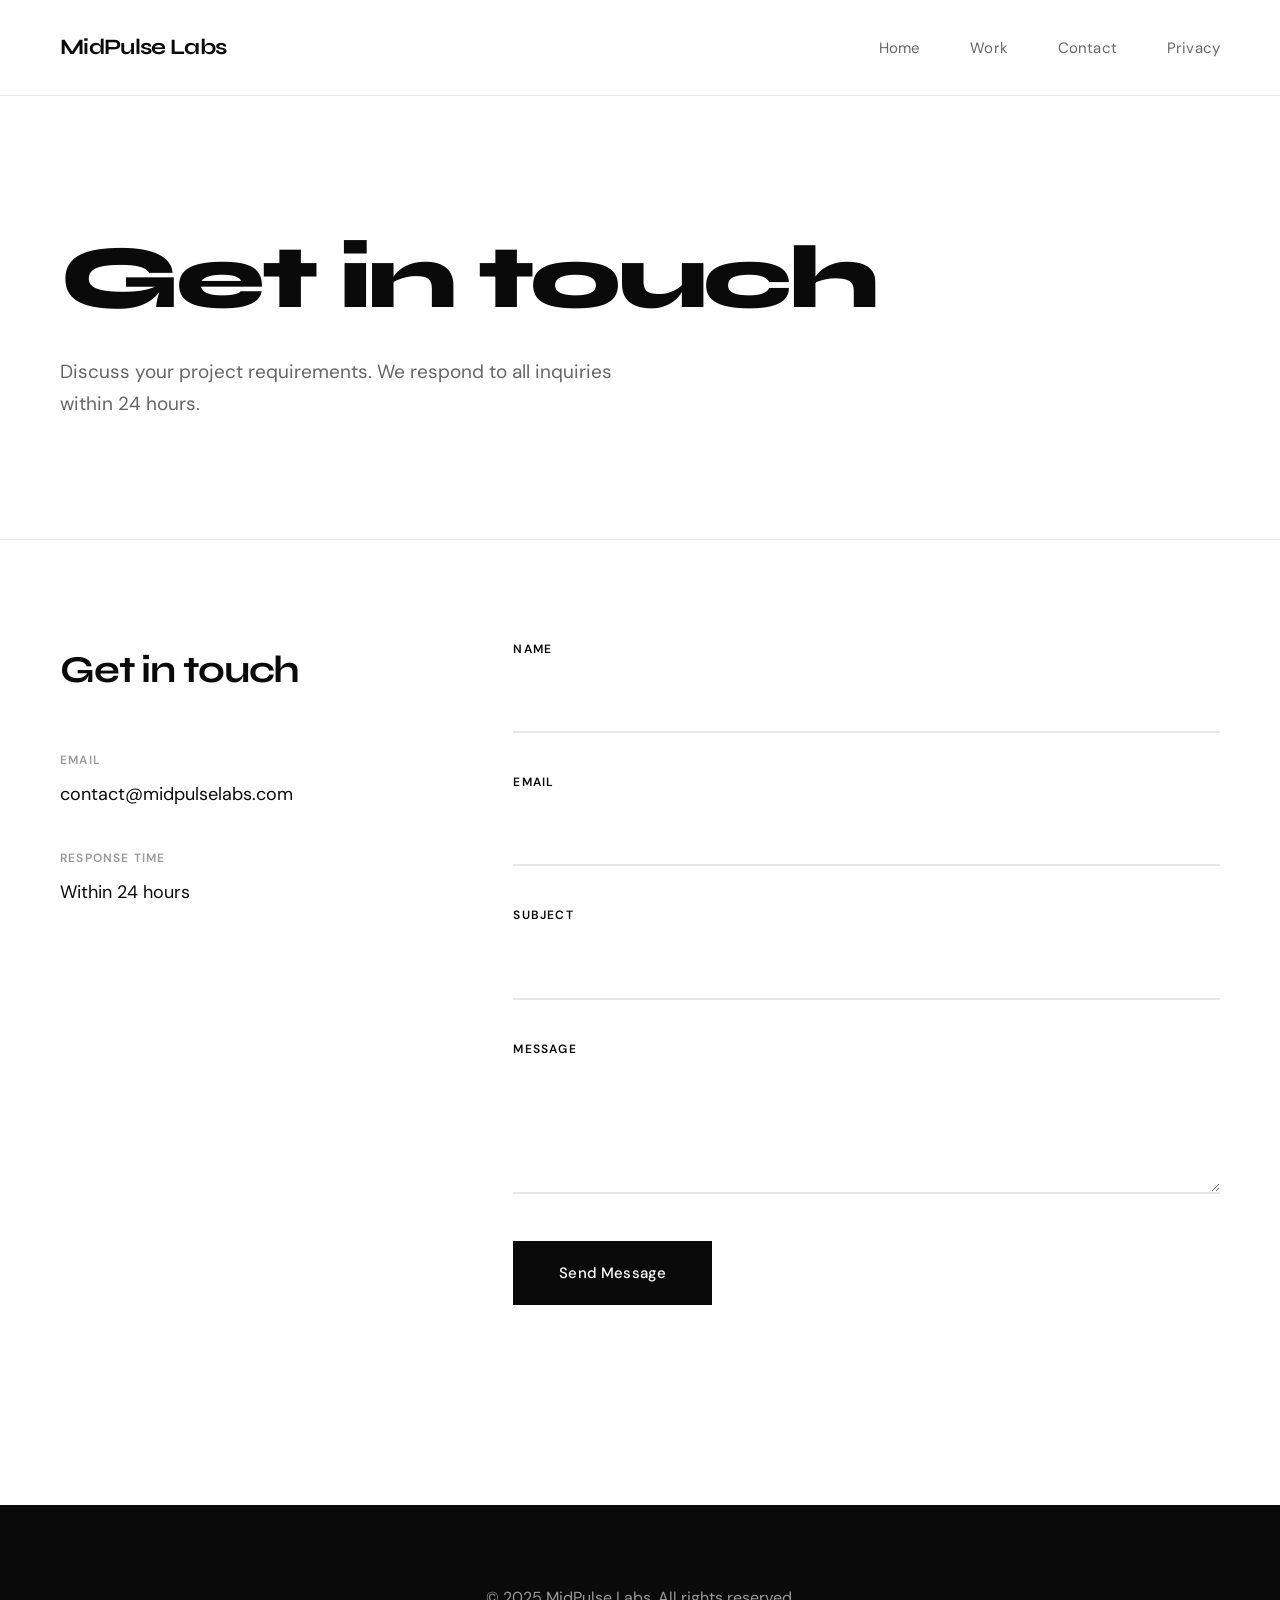
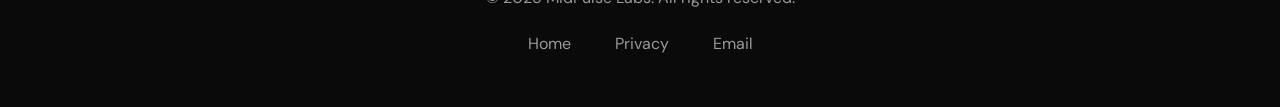
==== contact/index.html @ 87da9d97 "Remove AI slop and implement professional studio design - Eliminated purple gradient colors and anim" ====
<!DOCTYPE html>
<html lang="en">
  <head>
        <meta charset="UTF-8">
        <meta name="viewport" content="width=device-width, initial-scale=1.0">
        <title>Contact - MidPulse Labs</title>

        <!-- SEO Meta Tags -->
        <meta name="description" content="Get in touch with MidPulse Labs. Send us a message about your app development needs or any inquiries.">
        <meta name="robots" content="index, follow">
        <link rel="canonical" href="https://midpulselabs.com/contact/">

        <!-- Fonts -->
        <link rel="preconnect" href="https://fonts.googleapis.com">
        <link rel="preconnect" href="https://fonts.gstatic.com" crossorigin>
        <link href="https://fonts.googleapis.com/css2?family=Syne:wght@400;600;700;800&family=DM+Sans:wght@400;500;700&display=swap" rel="stylesheet">

      <style>
                * {
                              margin: 0;
                              padding: 0;
                              box-sizing: border-box;
                }

                :root {
                              --black: #0a0a0a;
                              --white: #ffffff;
                              --gray-50: #fafafa;
                              --gray-100: #f5f5f5;
                              --gray-200: #e8e8e8;
                              --gray-400: #999999;
                              --gray-600: #666666;
                              --gray-800: #1a1a1a;
                              --accent: #0a0a0a;
                }

                html {
                              scroll-behavior: smooth;
                }

                body {
                              font-family: 'DM Sans', -apple-system, BlinkMacSystemFont, sans-serif;
                              background: var(--white);
                              color: var(--black);
                              line-height: 1.6;
                              -webkit-font-smoothing: antialiased;
                              -moz-osx-font-smoothing: grayscale;
                }

                .container {
                              max-width: 1400px;
                              margin: 0 auto;
                              padding: 0 60px;
                }

                /* Header */
                header {
                              border-bottom: 1px solid var(--gray-200);
                              background: var(--white);
                              position: sticky;
                              top: 0;
                              z-index: 1000;
                }

                header .container {
                              display: flex;
                              justify-content: space-between;
                              align-items: center;
                              padding-top: 30px;
                              padding-bottom: 30px;
                }

                .logo {
                              font-family: 'Syne', sans-serif;
                              font-size: 22px;
                              font-weight: 700;
                              color: var(--black);
                              text-decoration: none;
                              letter-spacing: -0.03em;
                }

                nav {
                              display: flex;
                              gap: 50px;
                              align-items: center;
                }

                nav a {
                              color: var(--gray-600);
                              text-decoration: none;
                              font-size: 15px;
                              font-weight: 400;
                              transition: color 0.2s;
                              letter-spacing: 0.01em;
                }

                nav a:hover {
                              color: var(--black);
                }

                /* Hero */
                .hero {
                              padding: 140px 0 120px 0;
                              border-bottom: 1px solid var(--gray-200);
                }

                .hero h1 {
                              font-family: 'Syne', sans-serif;
                              font-size: clamp(56px, 7vw, 96px);
                              font-weight: 800;
                              line-height: 0.95;
                              letter-spacing: -0.04em;
                              margin-bottom: 35px;
                }

                .hero p {
                              font-size: 19px;
                              font-weight: 400;
                              color: var(--gray-600);
                              max-width: 560px;
                              line-height: 1.65;
                }

                /* Contact Section */
                .contact {
                              padding: 100px 0;
                }

                .contact-grid {
                              display: grid;
                              grid-template-columns: 1fr 2fr;
                              gap: 100px;
                }

                .contact-info h2 {
                              font-family: 'Syne', sans-serif;
                              font-size: 38px;
                              font-weight: 700;
                              margin-bottom: 50px;
                              letter-spacing: -0.03em;
                }

                .info-item {
                              margin-bottom: 40px;
                }

                .info-label {
                              font-size: 12px;
                              font-weight: 600;
                              text-transform: uppercase;
                              letter-spacing: 0.1em;
                              color: var(--gray-400);
                              margin-bottom: 10px;
                }

                .info-value {
                              font-size: 18px;
                              color: var(--black);
                }

                .info-value a {
                              color: var(--black);
                              text-decoration: none;
                }

                .info-value a:hover {
                              color: var(--gray-600);
                              text-decoration: underline;
                }

                /* Form */
                .form-group {
                              margin-bottom: 40px;
                }

                .form-group label {
                              display: block;
                              font-size: 12px;
                              font-weight: 600;
                              text-transform: uppercase;
                              letter-spacing: 0.1em;
                              margin-bottom: 15px;
                              color: var(--black);
                }

                .form-group input,
                .form-group textarea {
                              width: 100%;
                              padding: 18px 0;
                              border: none;
                              border-bottom: 2px solid var(--gray-200);
                              font-family: 'DM Sans', sans-serif;
                              font-size: 16px;
                              background: transparent;
                              transition: border-color 0.25s cubic-bezier(0.4, 0, 0.2, 1);
                }

                .form-group input:focus,
                .form-group textarea:focus {
                              outline: none;
                              border-bottom-color: var(--black);
                }

                .form-group textarea {
                              resize: vertical;
                              min-height: 120px;
                }

                .submit-btn {
                              padding: 20px 44px;
                              background: var(--black);
                              color: var(--white);
                              border: 2px solid var(--black);
                              font-size: 15px;
                              font-weight: 500;
                              cursor: pointer;
                              transition: all 0.25s cubic-bezier(0.4, 0, 0.2, 1);
                              letter-spacing: 0.01em;
                              font-family: 'DM Sans', sans-serif;
                }

                .submit-btn:hover {
                              background: var(--gray-800);
                              border-color: var(--gray-800);
                              transform: translateY(-2px);
                }

                .submit-btn:disabled {
                              background: var(--gray-400);
                              cursor: not-allowed;
                }

                /* Alert */
                .alert {
                              padding: 20px;
                              margin-bottom: 30px;
                              border: 1px solid;
                              display: none;
                }

                .alert.show {
                              display: block;
                }

                .alert.success {
                              background: #f0fdf4;
                              border-color: #86efac;
                              color: #166534;
                }

                .alert.error {
                              background: #fef2f2;
                              border-color: #fca5a5;
                              color: #991b1b;
                }

                /* Footer */
                footer {
                              background: var(--black);
                              color: var(--white);
                              padding: 80px 0 50px 0;
                              margin-top: 100px;
                }

                .footer-content {
                              text-align: center;
                }

                .footer-content p {
                              color: var(--gray-400);
                              margin-bottom: 20px;
                }

                .footer-content a {
                              color: var(--gray-400);
                              text-decoration: none;
                              margin: 0 20px;
                }

                .footer-content a:hover {
                              color: var(--white);
                }

                /* Mobile Menu */
                .mobile-menu-toggle {
                              display: none;
                              background: none;
                              border: none;
                              font-size: 24px;
                              cursor: pointer;
                              color: var(--black);
                }

                /* Responsive */
                @media (max-width: 968px) {
                              .container {
                                                padding: 0 30px;
                              }

                              nav {
                                                display: none;
                              }

                              nav.mobile-open {
                                                display: flex;
                                                flex-direction: column;
                                                position: fixed;
                                                top: 81px;
                                                left: 0;
                                                right: 0;
                                                background: var(--white);
                                                padding: 40px 30px;
                                                gap: 30px;
                                                border-bottom: 1px solid var(--gray-200);
                                                align-items: flex-start;
                              }

                              .mobile-menu-toggle {
                                                display: block;
                              }

                              .contact-grid {
                                                grid-template-columns: 1fr;
                                                gap: 60px;
                              }
                }
            </style>
  </head>
  <body>
        <!-- Header -->
        <header>
                  <div class="container">
                                <a href="/" class="logo">MidPulse Labs</a>
                                <nav id="nav">
                                                  <a href="/">Home</a>
                                                  <a href="/#work">Work</a>
                                                  <a href="/contact">Contact</a>
                                                  <a href="/privacy">Privacy</a>
                                </nav>
                                <button class="mobile-menu-toggle" id="menuToggle" aria-label="Menu">
                                                  ☰
                                </button>
                  </div>
        </header>

        <!-- Hero -->
        <section class="hero">
                  <div class="container">
                                <h1>Get in touch</h1>
                                <p>Discuss your project requirements. We respond to all inquiries within 24 hours.</p>
                  </div>
        </section>

        <!-- Contact -->
        <section class="contact">
                  <div class="container">
                                <div class="contact-grid">
                                                  <!-- Info -->
                                                  <div class="contact-info">
                                                                <h2>Get in touch</h2>

                                                                <div class="info-item">
                                                                              <div class="info-label">Email</div>
                                                                              <div class="info-value">
                                                                                                <a href="mailto:contact@midpulselabs.com">contact@midpulselabs.com</a>
                                                                              </div>
                                                                </div>

                                                                <div class="info-item">
                                                                              <div class="info-label">Response Time</div>
                                                                              <div class="info-value">Within 24 hours</div>
                                                                </div>
                                                  </div>

                                                  <!-- Form -->
                                                  <div class="contact-form">
                                                                <div id="alert" class="alert"></div>

                                                                <form id="contactForm">
                                                                              <div class="form-group">
                                                                                                <label for="name">Name</label>
                                                                                                <input type="text" id="name" name="name" required>
                                                                              </div>

                                                                              <div class="form-group">
                                                                                                <label for="email">Email</label>
                                                                                                <input type="email" id="email" name="email" required>
                                                                              </div>

                                                                              <div class="form-group">
                                                                                                <label for="subject">Subject</label>
                                                                                                <input type="text" id="subject" name="subject" required>
                                                                              </div>

                                                                              <div class="form-group">
                                                                                                <label for="message">Message</label>
                                                                                                <textarea id="message" name="message" required></textarea>
                                                                              </div>

                                                                              <button type="submit" class="submit-btn" id="submitBtn">
                                                                                                Send Message
                                                                              </button>
                                                                </form>
                                                  </div>
                                </div>
                  </div>
        </section>

        <!-- Footer -->
        <footer>
                  <div class="container">
                                <div class="footer-content">
                                                  <p>&copy; 2025 MidPulse Labs. All rights reserved.</p>
                                                  <div>
                                                                <a href="/">Home</a>
                                                                <a href="/privacy">Privacy</a>
                                                                <a href="mailto:contact@midpulselabs.com">Email</a>
                                                  </div>
                                </div>
                  </div>
        </footer>

        <!-- Scripts -->
        <script>
                  // Mobile menu
                  const menuToggle = document.getElementById('menuToggle');
                  const nav = document.getElementById('nav');

                  menuToggle.addEventListener('click', () => {
                                nav.classList.toggle('mobile-open');
                                menuToggle.textContent = nav.classList.contains('mobile-open') ? '✕' : '☰';
                  });

                  document.querySelectorAll('nav a').forEach(link => {
                                link.addEventListener('click', () => {
                                                  nav.classList.remove('mobile-open');
                                                  menuToggle.textContent = '☰';
                                });
                  });

                  // Form submission
                  document.getElementById('contactForm').addEventListener('submit', async (e) => {
                                e.preventDefault();

                                const submitBtn = document.getElementById('submitBtn');
                                const alert = document.getElementById('alert');

                                submitBtn.disabled = true;
                                submitBtn.textContent = 'Sending...';

                                const formData = {
                                                  name: document.getElementById('name').value,
                                                  email: document.getElementById('email').value,
                                                  subject: document.getElementById('subject').value,
                                                  message: document.getElementById('message').value
                                };

                                try {
                                                  const response = await fetch('https://api.web3forms.com/submit', {
                                                                method: 'POST',
                                                                headers: {
                                                                              'Content-Type': 'application/json',
                                                                },
                                                                body: JSON.stringify({
                                                                              access_key: 'YOUR_WEB3FORMS_ACCESS_KEY_HERE',
                                                                              ...formData,
                                                                              from_name: 'MidPulse Labs Contact Form',
                                                                              subject: `New Contact: ${formData.subject}`
                                                                })
                                                  });

                                                  const data = await response.json();

                                                  if (data.success) {
                                                                alert.textContent = 'Thank you! Your message has been sent.';
                                                                alert.className = 'alert success show';
                                                                document.getElementById('contactForm').reset();
                                                  } else {
                                                                throw new Error('Form submission failed');
                                                  }
                                } catch (error) {
                                                  alert.textContent = 'Something went wrong. Please email us directly at contact@midpulselabs.com';
                                                  alert.className = 'alert error show';
                                }

                                submitBtn.disabled = false;
                                submitBtn.textContent = 'Send Message';

                                setTimeout(() => {
                                                  alert.className = 'alert';
                                }, 5000);
                  });
        </script>
  </body>
</html>
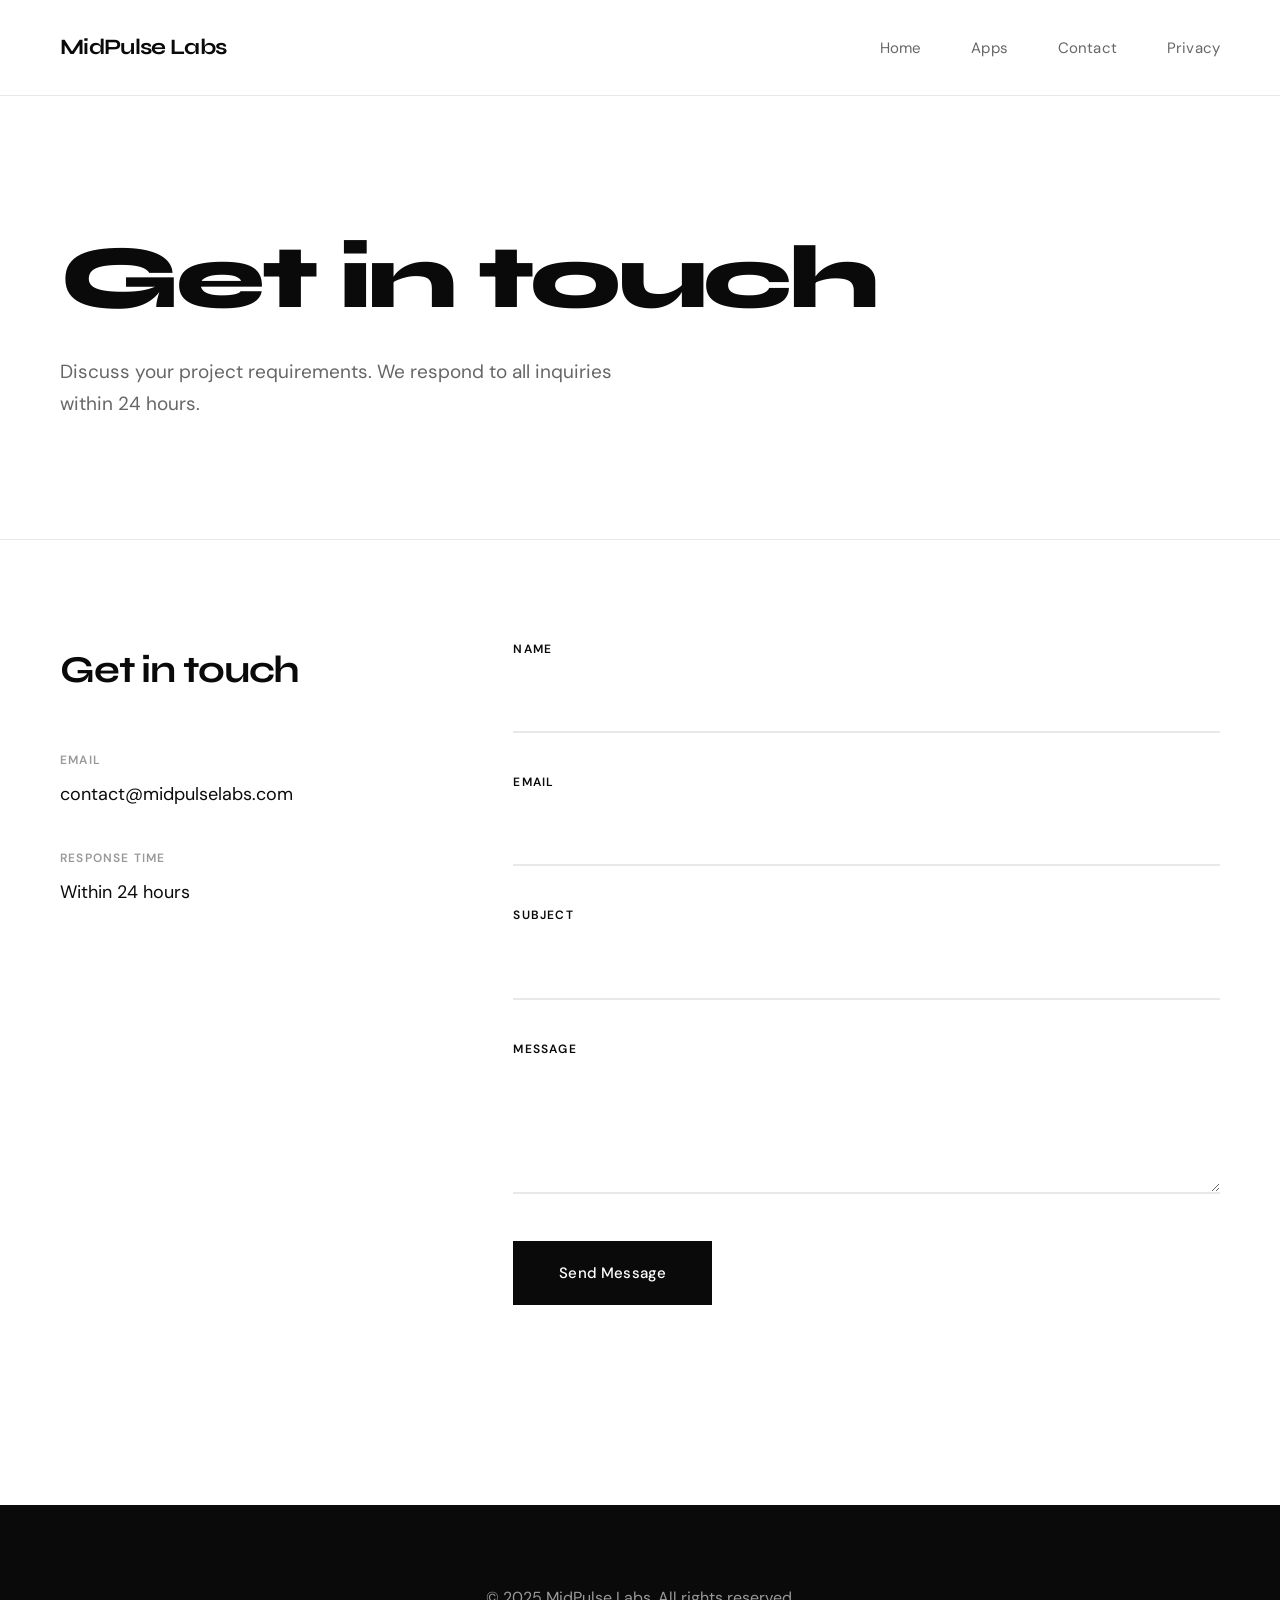
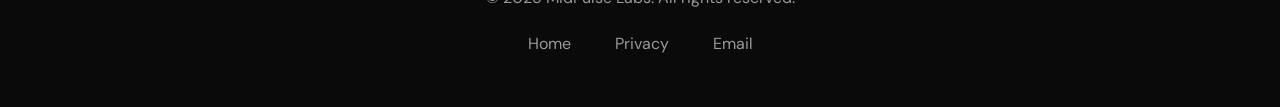
==== commit 9d8b64dc: "Redesign site from developer portfolio to user-focused app showcase Major shift: From "hire us" to "" ====
--- a/contact/index.html
+++ b/contact/index.html
@@ -333,7 +333,7 @@
                                 <a href="/" class="logo">MidPulse Labs</a>
                                 <nav id="nav">
                                                   <a href="/">Home</a>
-                                                  <a href="/#work">Work</a>
+                                                  <a href="/#apps">Apps</a>
                                                   <a href="/contact">Contact</a>
                                                   <a href="/privacy">Privacy</a>
                                 </nav>
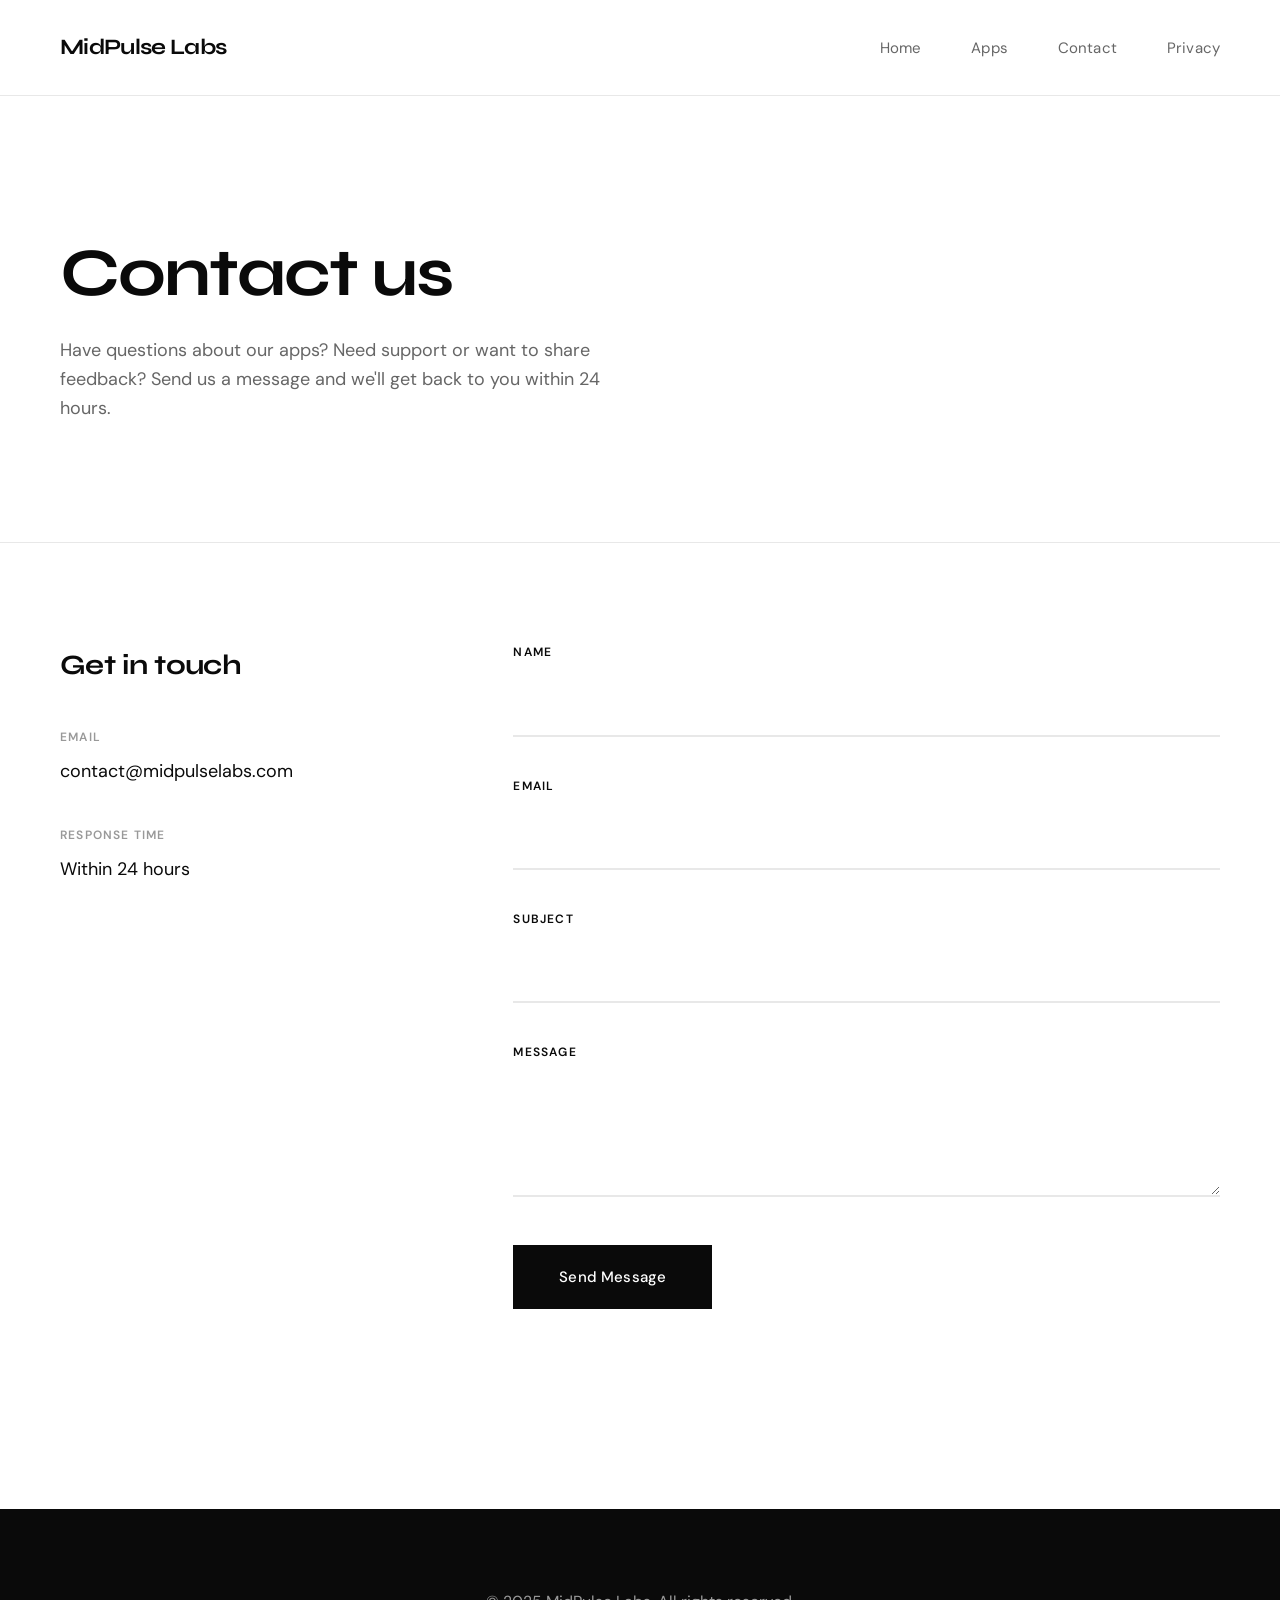
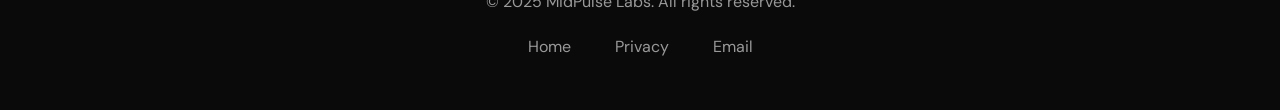
==== commit 4fbb340f: "Reduce font sizes and update contact page messaging Font size reductions across all pages: - Hero h1" ====
--- a/contact/index.html
+++ b/contact/index.html
@@ -106,19 +106,19 @@
 
                 .hero h1 {
                               font-family: 'Syne', sans-serif;
-                              font-size: clamp(56px, 7vw, 96px);
-                              font-weight: 800;
-                              line-height: 0.95;
-                              letter-spacing: -0.04em;
-                              margin-bottom: 35px;
+                              font-size: clamp(42px, 6vw, 68px);
+                              font-weight: 700;
+                              line-height: 1.1;
+                              letter-spacing: -0.03em;
+                              margin-bottom: 25px;
                 }
 
                 .hero p {
-                              font-size: 19px;
+                              font-size: 18px;
                               font-weight: 400;
                               color: var(--gray-600);
                               max-width: 560px;
-                              line-height: 1.65;
+                              line-height: 1.6;
                 }
 
                 /* Contact Section */
@@ -134,10 +134,10 @@
 
                 .contact-info h2 {
                               font-family: 'Syne', sans-serif;
-                              font-size: 38px;
+                              font-size: 28px;
                               font-weight: 700;
-                              margin-bottom: 50px;
-                              letter-spacing: -0.03em;
+                              margin-bottom: 40px;
+                              letter-spacing: -0.02em;
                 }
 
                 .info-item {
@@ -346,8 +346,8 @@
         <!-- Hero -->
         <section class="hero">
                   <div class="container">
-                                <h1>Get in touch</h1>
-                                <p>Discuss your project requirements. We respond to all inquiries within 24 hours.</p>
+                                <h1>Contact us</h1>
+                                <p>Have questions about our apps? Need support or want to share feedback? Send us a message and we'll get back to you within 24 hours.</p>
                   </div>
         </section>
 
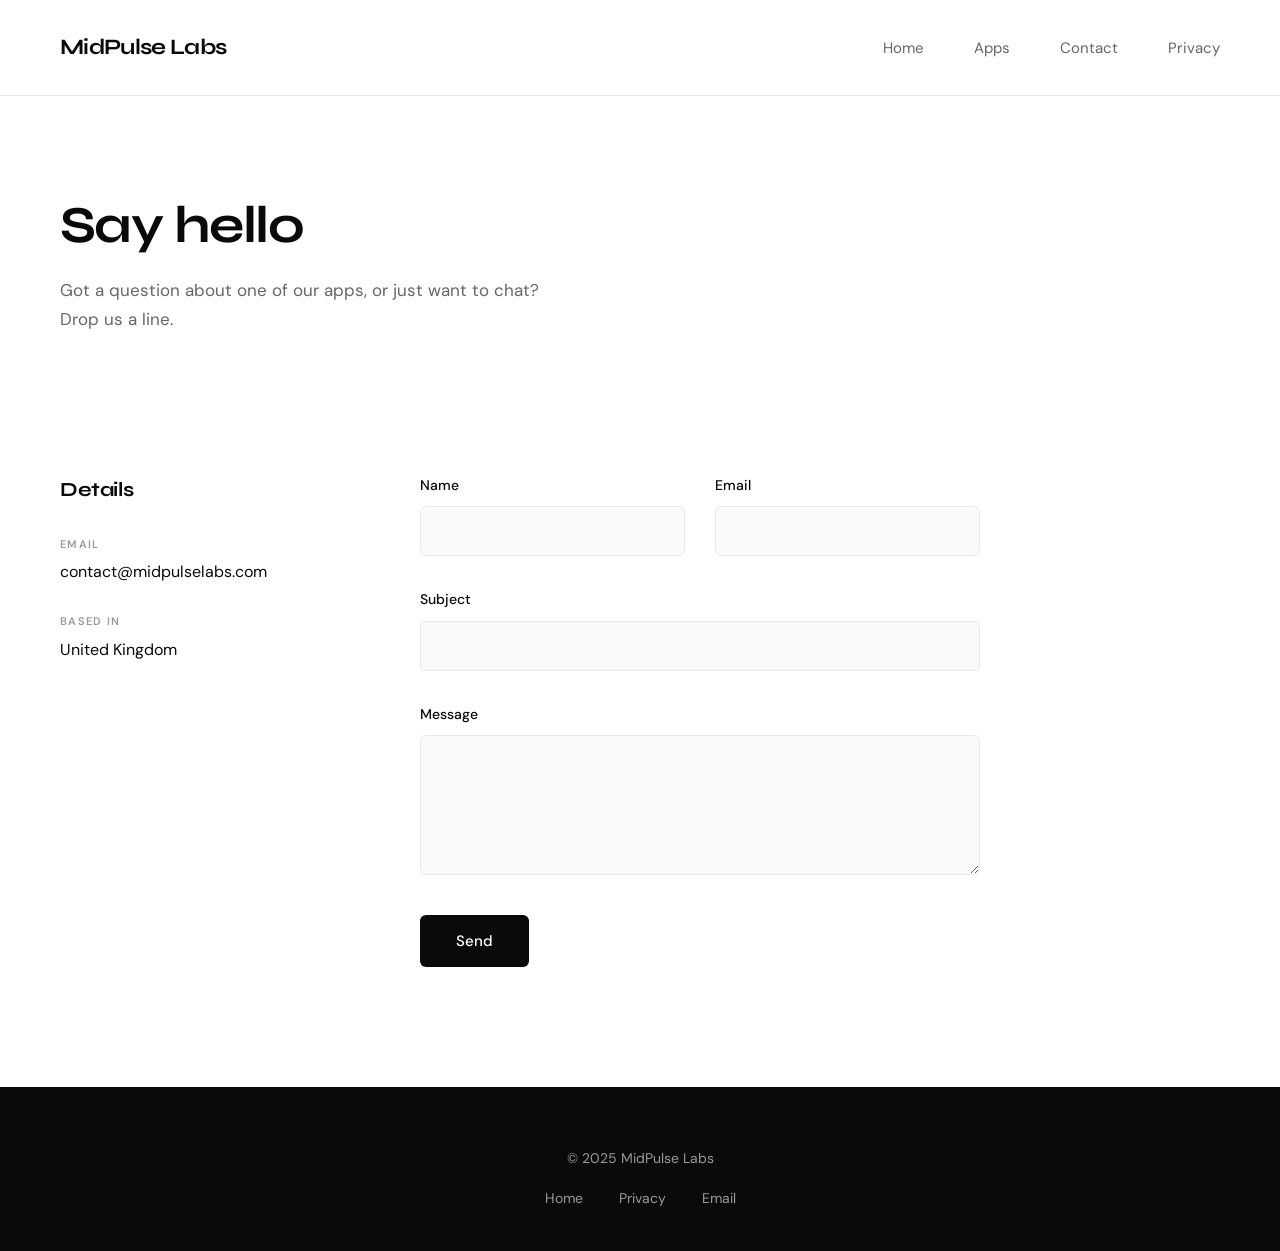
==== commit cf169e0e: "Clean up contact page: fix indentation and refresh design - Consistent 2-space indentation throughou" ====
--- a/contact/index.html
+++ b/contact/index.html
@@ -1,495 +1,488 @@
 <!DOCTYPE html>
 <html lang="en">
-  <head>
-        <meta charset="UTF-8">
-        <meta name="viewport" content="width=device-width, initial-scale=1.0">
-        <title>Contact - MidPulse Labs</title>
-
-        <!-- SEO Meta Tags -->
-        <meta name="description" content="Get in touch with MidPulse Labs. Send us a message about your app development needs or any inquiries.">
-        <meta name="robots" content="index, follow">
-        <link rel="canonical" href="https://midpulselabs.com/contact/">
-
-        <!-- Fonts -->
-        <link rel="preconnect" href="https://fonts.googleapis.com">
-        <link rel="preconnect" href="https://fonts.gstatic.com" crossorigin>
-        <link href="https://fonts.googleapis.com/css2?family=Syne:wght@400;600;700;800&family=DM+Sans:wght@400;500;700&display=swap" rel="stylesheet">
-
-      <style>
-                * {
-                              margin: 0;
-                              padding: 0;
-                              box-sizing: border-box;
-                }
-
-                :root {
-                              --black: #0a0a0a;
-                              --white: #ffffff;
-                              --gray-50: #fafafa;
-                              --gray-100: #f5f5f5;
-                              --gray-200: #e8e8e8;
-                              --gray-400: #999999;
-                              --gray-600: #666666;
-                              --gray-800: #1a1a1a;
-                              --accent: #0a0a0a;
-                }
-
-                html {
-                              scroll-behavior: smooth;
-                }
-
-                body {
-                              font-family: 'DM Sans', -apple-system, BlinkMacSystemFont, sans-serif;
-                              background: var(--white);
-                              color: var(--black);
-                              line-height: 1.6;
-                              -webkit-font-smoothing: antialiased;
-                              -moz-osx-font-smoothing: grayscale;
-                }
-
-                .container {
-                              max-width: 1400px;
-                              margin: 0 auto;
-                              padding: 0 60px;
-                }
-
-                /* Header */
-                header {
-                              border-bottom: 1px solid var(--gray-200);
-                              background: var(--white);
-                              position: sticky;
-                              top: 0;
-                              z-index: 1000;
-                }
-
-                header .container {
-                              display: flex;
-                              justify-content: space-between;
-                              align-items: center;
-                              padding-top: 30px;
-                              padding-bottom: 30px;
-                }
-
-                .logo {
-                              font-family: 'Syne', sans-serif;
-                              font-size: 22px;
-                              font-weight: 700;
-                              color: var(--black);
-                              text-decoration: none;
-                              letter-spacing: -0.03em;
-                }
-
-                nav {
-                              display: flex;
-                              gap: 50px;
-                              align-items: center;
-                }
-
-                nav a {
-                              color: var(--gray-600);
-                              text-decoration: none;
-                              font-size: 15px;
-                              font-weight: 400;
-                              transition: color 0.2s;
-                              letter-spacing: 0.01em;
-                }
-
-                nav a:hover {
-                              color: var(--black);
-                }
-
-                /* Hero */
-                .hero {
-                              padding: 140px 0 120px 0;
-                              border-bottom: 1px solid var(--gray-200);
-                }
-
-                .hero h1 {
-                              font-family: 'Syne', sans-serif;
-                              font-size: clamp(42px, 6vw, 68px);
-                              font-weight: 700;
-                              line-height: 1.1;
-                              letter-spacing: -0.03em;
-                              margin-bottom: 25px;
-                }
-
-                .hero p {
-                              font-size: 18px;
-                              font-weight: 400;
-                              color: var(--gray-600);
-                              max-width: 560px;
-                              line-height: 1.6;
-                }
-
-                /* Contact Section */
-                .contact {
-                              padding: 100px 0;
-                }
-
-                .contact-grid {
-                              display: grid;
-                              grid-template-columns: 1fr 2fr;
-                              gap: 100px;
-                }
-
-                .contact-info h2 {
-                              font-family: 'Syne', sans-serif;
-                              font-size: 28px;
-                              font-weight: 700;
-                              margin-bottom: 40px;
-                              letter-spacing: -0.02em;
-                }
-
-                .info-item {
-                              margin-bottom: 40px;
-                }
-
-                .info-label {
-                              font-size: 12px;
-                              font-weight: 600;
-                              text-transform: uppercase;
-                              letter-spacing: 0.1em;
-                              color: var(--gray-400);
-                              margin-bottom: 10px;
-                }
-
-                .info-value {
-                              font-size: 18px;
-                              color: var(--black);
-                }
-
-                .info-value a {
-                              color: var(--black);
-                              text-decoration: none;
-                }
-
-                .info-value a:hover {
-                              color: var(--gray-600);
-                              text-decoration: underline;
-                }
-
-                /* Form */
-                .form-group {
-                              margin-bottom: 40px;
-                }
-
-                .form-group label {
-                              display: block;
-                              font-size: 12px;
-                              font-weight: 600;
-                              text-transform: uppercase;
-                              letter-spacing: 0.1em;
-                              margin-bottom: 15px;
-                              color: var(--black);
-                }
-
-                .form-group input,
-                .form-group textarea {
-                              width: 100%;
-                              padding: 18px 0;
-                              border: none;
-                              border-bottom: 2px solid var(--gray-200);
-                              font-family: 'DM Sans', sans-serif;
-                              font-size: 16px;
-                              background: transparent;
-                              transition: border-color 0.25s cubic-bezier(0.4, 0, 0.2, 1);
-                }
-
-                .form-group input:focus,
-                .form-group textarea:focus {
-                              outline: none;
-                              border-bottom-color: var(--black);
-                }
-
-                .form-group textarea {
-                              resize: vertical;
-                              min-height: 120px;
-                }
-
-                .submit-btn {
-                              padding: 20px 44px;
-                              background: var(--black);
-                              color: var(--white);
-                              border: 2px solid var(--black);
-                              font-size: 15px;
-                              font-weight: 500;
-                              cursor: pointer;
-                              transition: all 0.25s cubic-bezier(0.4, 0, 0.2, 1);
-                              letter-spacing: 0.01em;
-                              font-family: 'DM Sans', sans-serif;
-                }
-
-                .submit-btn:hover {
-                              background: var(--gray-800);
-                              border-color: var(--gray-800);
-                              transform: translateY(-2px);
-                }
-
-                .submit-btn:disabled {
-                              background: var(--gray-400);
-                              cursor: not-allowed;
-                }
-
-                /* Alert */
-                .alert {
-                              padding: 20px;
-                              margin-bottom: 30px;
-                              border: 1px solid;
-                              display: none;
-                }
-
-                .alert.show {
-                              display: block;
-                }
-
-                .alert.success {
-                              background: #f0fdf4;
-                              border-color: #86efac;
-                              color: #166534;
-                }
-
-                .alert.error {
-                              background: #fef2f2;
-                              border-color: #fca5a5;
-                              color: #991b1b;
-                }
-
-                /* Footer */
-                footer {
-                              background: var(--black);
-                              color: var(--white);
-                              padding: 80px 0 50px 0;
-                              margin-top: 100px;
-                }
-
-                .footer-content {
-                              text-align: center;
-                }
-
-                .footer-content p {
-                              color: var(--gray-400);
-                              margin-bottom: 20px;
-                }
-
-                .footer-content a {
-                              color: var(--gray-400);
-                              text-decoration: none;
-                              margin: 0 20px;
-                }
-
-                .footer-content a:hover {
-                              color: var(--white);
-                }
-
-                /* Mobile Menu */
-                .mobile-menu-toggle {
-                              display: none;
-                              background: none;
-                              border: none;
-                              font-size: 24px;
-                              cursor: pointer;
-                              color: var(--black);
-                }
-
-                /* Responsive */
-                @media (max-width: 968px) {
-                              .container {
-                                                padding: 0 30px;
-                              }
-
-                              nav {
-                                                display: none;
-                              }
-
-                              nav.mobile-open {
-                                                display: flex;
-                                                flex-direction: column;
-                                                position: fixed;
-                                                top: 81px;
-                                                left: 0;
-                                                right: 0;
-                                                background: var(--white);
-                                                padding: 40px 30px;
-                                                gap: 30px;
-                                                border-bottom: 1px solid var(--gray-200);
-                                                align-items: flex-start;
-                              }
-
-                              .mobile-menu-toggle {
-                                                display: block;
-                              }
-
-                              .contact-grid {
-                                                grid-template-columns: 1fr;
-                                                gap: 60px;
-                              }
-                }
-            </style>
-  </head>
-  <body>
-        <!-- Header -->
-        <header>
-                  <div class="container">
-                                <a href="/" class="logo">MidPulse Labs</a>
-                                <nav id="nav">
-                                                  <a href="/">Home</a>
-                                                  <a href="/#apps">Apps</a>
-                                                  <a href="/contact">Contact</a>
-                                                  <a href="/privacy">Privacy</a>
-                                </nav>
-                                <button class="mobile-menu-toggle" id="menuToggle" aria-label="Menu">
-                                                  ☰
-                                </button>
-                  </div>
-        </header>
-
-        <!-- Hero -->
-        <section class="hero">
-                  <div class="container">
-                                <h1>Contact us</h1>
-                                <p>Have questions about our apps? Need support or want to share feedback? Send us a message and we'll get back to you within 24 hours.</p>
-                  </div>
-        </section>
-
-        <!-- Contact -->
-        <section class="contact">
-                  <div class="container">
-                                <div class="contact-grid">
-                                                  <!-- Info -->
-                                                  <div class="contact-info">
-                                                                <h2>Get in touch</h2>
-
-                                                                <div class="info-item">
-                                                                              <div class="info-label">Email</div>
-                                                                              <div class="info-value">
-                                                                                                <a href="mailto:contact@midpulselabs.com">contact@midpulselabs.com</a>
-                                                                              </div>
-                                                                </div>
-
-                                                                <div class="info-item">
-                                                                              <div class="info-label">Response Time</div>
-                                                                              <div class="info-value">Within 24 hours</div>
-                                                                </div>
-                                                  </div>
-
-                                                  <!-- Form -->
-                                                  <div class="contact-form">
-                                                                <div id="alert" class="alert"></div>
-
-                                                                <form id="contactForm">
-                                                                              <div class="form-group">
-                                                                                                <label for="name">Name</label>
-                                                                                                <input type="text" id="name" name="name" required>
-                                                                              </div>
-
-                                                                              <div class="form-group">
-                                                                                                <label for="email">Email</label>
-                                                                                                <input type="email" id="email" name="email" required>
-                                                                              </div>
-
-                                                                              <div class="form-group">
-                                                                                                <label for="subject">Subject</label>
-                                                                                                <input type="text" id="subject" name="subject" required>
-                                                                              </div>
-
-                                                                              <div class="form-group">
-                                                                                                <label for="message">Message</label>
-                                                                                                <textarea id="message" name="message" required></textarea>
-                                                                              </div>
-
-                                                                              <button type="submit" class="submit-btn" id="submitBtn">
-                                                                                                Send Message
-                                                                              </button>
-                                                                </form>
-                                                  </div>
-                                </div>
-                  </div>
-        </section>
-
-        <!-- Footer -->
-        <footer>
-                  <div class="container">
-                                <div class="footer-content">
-                                                  <p>&copy; 2025 MidPulse Labs. All rights reserved.</p>
-                                                  <div>
-                                                                <a href="/">Home</a>
-                                                                <a href="/privacy">Privacy</a>
-                                                                <a href="mailto:contact@midpulselabs.com">Email</a>
-                                                  </div>
-                                </div>
-                  </div>
-        </footer>
-
-        <!-- Scripts -->
-        <script>
-                  // Mobile menu
-                  const menuToggle = document.getElementById('menuToggle');
-                  const nav = document.getElementById('nav');
-
-                  menuToggle.addEventListener('click', () => {
-                                nav.classList.toggle('mobile-open');
-                                menuToggle.textContent = nav.classList.contains('mobile-open') ? '✕' : '☰';
-                  });
-
-                  document.querySelectorAll('nav a').forEach(link => {
-                                link.addEventListener('click', () => {
-                                                  nav.classList.remove('mobile-open');
-                                                  menuToggle.textContent = '☰';
-                                });
-                  });
-
-                  // Form submission
-                  document.getElementById('contactForm').addEventListener('submit', async (e) => {
-                                e.preventDefault();
-
-                                const submitBtn = document.getElementById('submitBtn');
-                                const alert = document.getElementById('alert');
-
-                                submitBtn.disabled = true;
-                                submitBtn.textContent = 'Sending...';
-
-                                const formData = {
-                                                  name: document.getElementById('name').value,
-                                                  email: document.getElementById('email').value,
-                                                  subject: document.getElementById('subject').value,
-                                                  message: document.getElementById('message').value
-                                };
-
-                                try {
-                                                  const response = await fetch('https://api.web3forms.com/submit', {
-                                                                method: 'POST',
-                                                                headers: {
-                                                                              'Content-Type': 'application/json',
-                                                                },
-                                                                body: JSON.stringify({
-                                                                              access_key: 'YOUR_WEB3FORMS_ACCESS_KEY_HERE',
-                                                                              ...formData,
-                                                                              from_name: 'MidPulse Labs Contact Form',
-                                                                              subject: `New Contact: ${formData.subject}`
-                                                                })
-                                                  });
-
-                                                  const data = await response.json();
-
-                                                  if (data.success) {
-                                                                alert.textContent = 'Thank you! Your message has been sent.';
-                                                                alert.className = 'alert success show';
-                                                                document.getElementById('contactForm').reset();
-                                                  } else {
-                                                                throw new Error('Form submission failed');
-                                                  }
-                                } catch (error) {
-                                                  alert.textContent = 'Something went wrong. Please email us directly at contact@midpulselabs.com';
-                                                  alert.className = 'alert error show';
-                                }
-
-                                submitBtn.disabled = false;
-                                submitBtn.textContent = 'Send Message';
-
-                                setTimeout(() => {
-                                                  alert.className = 'alert';
-                                }, 5000);
-                  });
-        </script>
-  </body>
+<head>
+  <meta charset="UTF-8">
+  <meta name="viewport" content="width=device-width, initial-scale=1.0">
+  <title>Contact - MidPulse Labs</title>
+
+  <meta name="description" content="Get in touch with MidPulse Labs. Send us a message about your app development needs or any inquiries.">
+  <meta name="robots" content="index, follow">
+  <link rel="canonical" href="https://midpulselabs.com/contact/">
+
+  <link rel="preconnect" href="https://fonts.googleapis.com">
+  <link rel="preconnect" href="https://fonts.gstatic.com" crossorigin>
+  <link href="https://fonts.googleapis.com/css2?family=Syne:wght@400;600;700;800&family=DM+Sans:wght@400;500;700&display=swap" rel="stylesheet">
+
+  <style>
+    * {
+      margin: 0;
+      padding: 0;
+      box-sizing: border-box;
+    }
+
+    :root {
+      --black: #0a0a0a;
+      --white: #ffffff;
+      --gray-50: #fafafa;
+      --gray-100: #f5f5f5;
+      --gray-200: #e8e8e8;
+      --gray-400: #999999;
+      --gray-600: #666666;
+      --gray-800: #1a1a1a;
+    }
+
+    html {
+      scroll-behavior: smooth;
+    }
+
+    body {
+      font-family: 'DM Sans', -apple-system, BlinkMacSystemFont, sans-serif;
+      background: var(--white);
+      color: var(--black);
+      line-height: 1.6;
+      -webkit-font-smoothing: antialiased;
+    }
+
+    .container {
+      max-width: 1400px;
+      margin: 0 auto;
+      padding: 0 60px;
+    }
+
+    header {
+      border-bottom: 1px solid var(--gray-200);
+      background: var(--white);
+      position: sticky;
+      top: 0;
+      z-index: 1000;
+    }
+
+    header .container {
+      display: flex;
+      justify-content: space-between;
+      align-items: center;
+      padding-top: 30px;
+      padding-bottom: 30px;
+    }
+
+    .logo {
+      font-family: 'Syne', sans-serif;
+      font-size: 22px;
+      font-weight: 700;
+      color: var(--black);
+      text-decoration: none;
+      letter-spacing: -0.03em;
+    }
+
+    nav {
+      display: flex;
+      gap: 50px;
+      align-items: center;
+    }
+
+    nav a {
+      color: var(--gray-600);
+      text-decoration: none;
+      font-size: 15px;
+      font-weight: 400;
+      transition: color 0.2s;
+    }
+
+    nav a:hover {
+      color: var(--black);
+    }
+
+    .hero {
+      padding: 100px 0 80px 0;
+    }
+
+    .hero h1 {
+      font-family: 'Syne', sans-serif;
+      font-size: clamp(36px, 5vw, 52px);
+      font-weight: 700;
+      line-height: 1.15;
+      letter-spacing: -0.03em;
+      margin-bottom: 20px;
+    }
+
+    .hero p {
+      font-size: 17px;
+      color: var(--gray-600);
+      max-width: 480px;
+      line-height: 1.7;
+    }
+
+    .contact {
+      padding: 60px 0 120px 0;
+    }
+
+    .contact-grid {
+      display: grid;
+      grid-template-columns: 280px 1fr;
+      gap: 80px;
+    }
+
+    .contact-info h2 {
+      font-family: 'Syne', sans-serif;
+      font-size: 20px;
+      font-weight: 700;
+      margin-bottom: 30px;
+      letter-spacing: -0.02em;
+    }
+
+    .info-item {
+      margin-bottom: 28px;
+    }
+
+    .info-label {
+      font-size: 11px;
+      font-weight: 600;
+      text-transform: uppercase;
+      letter-spacing: 0.12em;
+      color: var(--gray-400);
+      margin-bottom: 6px;
+    }
+
+    .info-value {
+      font-size: 16px;
+      color: var(--black);
+    }
+
+    .info-value a {
+      color: var(--black);
+      text-decoration: none;
+    }
+
+    .info-value a:hover {
+      text-decoration: underline;
+    }
+
+    .contact-form {
+      max-width: 560px;
+    }
+
+    .form-row {
+      display: grid;
+      grid-template-columns: 1fr 1fr;
+      gap: 30px;
+    }
+
+    .form-group {
+      margin-bottom: 32px;
+    }
+
+    .form-group label {
+      display: block;
+      font-size: 14px;
+      font-weight: 500;
+      margin-bottom: 10px;
+      color: var(--black);
+    }
+
+    .form-group input,
+    .form-group textarea {
+      width: 100%;
+      padding: 14px 16px;
+      border: 1px solid var(--gray-200);
+      border-radius: 6px;
+      font-family: 'DM Sans', sans-serif;
+      font-size: 15px;
+      background: var(--gray-50);
+      transition: border-color 0.2s, background 0.2s;
+    }
+
+    .form-group input:focus,
+    .form-group textarea:focus {
+      outline: none;
+      border-color: var(--black);
+      background: var(--white);
+    }
+
+    .form-group textarea {
+      resize: vertical;
+      min-height: 140px;
+    }
+
+    .submit-btn {
+      padding: 16px 36px;
+      background: var(--black);
+      color: var(--white);
+      border: none;
+      border-radius: 6px;
+      font-size: 15px;
+      font-weight: 500;
+      cursor: pointer;
+      transition: background 0.2s;
+      font-family: 'DM Sans', sans-serif;
+    }
+
+    .submit-btn:hover {
+      background: var(--gray-800);
+    }
+
+    .submit-btn:disabled {
+      background: var(--gray-400);
+      cursor: not-allowed;
+    }
+
+    .alert {
+      padding: 16px;
+      margin-bottom: 24px;
+      border-radius: 6px;
+      font-size: 14px;
+      display: none;
+    }
+
+    .alert.show {
+      display: block;
+    }
+
+    .alert.success {
+      background: #f0fdf4;
+      border: 1px solid #86efac;
+      color: #166534;
+    }
+
+    .alert.error {
+      background: #fef2f2;
+      border: 1px solid #fca5a5;
+      color: #991b1b;
+    }
+
+    footer {
+      background: var(--black);
+      color: var(--white);
+      padding: 60px 0 40px 0;
+    }
+
+    .footer-content {
+      text-align: center;
+    }
+
+    .footer-content p {
+      color: var(--gray-400);
+      font-size: 14px;
+      margin-bottom: 16px;
+    }
+
+    .footer-content a {
+      color: var(--gray-400);
+      text-decoration: none;
+      margin: 0 16px;
+      font-size: 14px;
+    }
+
+    .footer-content a:hover {
+      color: var(--white);
+    }
+
+    .mobile-menu-toggle {
+      display: none;
+      background: none;
+      border: none;
+      font-size: 24px;
+      cursor: pointer;
+      color: var(--black);
+    }
+
+    @media (max-width: 968px) {
+      .container {
+        padding: 0 24px;
+      }
+
+      nav {
+        display: none;
+      }
+
+      nav.mobile-open {
+        display: flex;
+        flex-direction: column;
+        position: fixed;
+        top: 81px;
+        left: 0;
+        right: 0;
+        background: var(--white);
+        padding: 30px 24px;
+        gap: 24px;
+        border-bottom: 1px solid var(--gray-200);
+        align-items: flex-start;
+      }
+
+      .mobile-menu-toggle {
+        display: block;
+      }
+
+      .hero {
+        padding: 60px 0 50px 0;
+      }
+
+      .contact-grid {
+        grid-template-columns: 1fr;
+        gap: 50px;
+      }
+
+      .form-row {
+        grid-template-columns: 1fr;
+        gap: 0;
+      }
+
+      .contact-form {
+        max-width: none;
+      }
+    }
+  </style>
+</head>
+<body>
+  <header>
+    <div class="container">
+      <a href="/" class="logo">MidPulse Labs</a>
+      <nav id="nav">
+        <a href="/">Home</a>
+        <a href="/#apps">Apps</a>
+        <a href="/contact">Contact</a>
+        <a href="/privacy">Privacy</a>
+      </nav>
+      <button class="mobile-menu-toggle" id="menuToggle" aria-label="Menu">☰</button>
+    </div>
+  </header>
+
+  <section class="hero">
+    <div class="container">
+      <h1>Say hello</h1>
+      <p>Got a question about one of our apps, or just want to chat? Drop us a line.</p>
+    </div>
+  </section>
+
+  <section class="contact">
+    <div class="container">
+      <div class="contact-grid">
+        <div class="contact-info">
+          <h2>Details</h2>
+
+          <div class="info-item">
+            <div class="info-label">Email</div>
+            <div class="info-value">
+              <a href="mailto:contact@midpulselabs.com">contact@midpulselabs.com</a>
+            </div>
+          </div>
+
+          <div class="info-item">
+            <div class="info-label">Based in</div>
+            <div class="info-value">United Kingdom</div>
+          </div>
+        </div>
+
+        <div class="contact-form">
+          <div id="alert" class="alert"></div>
+
+          <form id="contactForm">
+            <div class="form-row">
+              <div class="form-group">
+                <label for="name">Name</label>
+                <input type="text" id="name" name="name" required>
+              </div>
+
+              <div class="form-group">
+                <label for="email">Email</label>
+                <input type="email" id="email" name="email" required>
+              </div>
+            </div>
+
+            <div class="form-group">
+              <label for="subject">Subject</label>
+              <input type="text" id="subject" name="subject" required>
+            </div>
+
+            <div class="form-group">
+              <label for="message">Message</label>
+              <textarea id="message" name="message" required></textarea>
+            </div>
+
+            <button type="submit" class="submit-btn" id="submitBtn">Send</button>
+          </form>
+        </div>
+      </div>
+    </div>
+  </section>
+
+  <footer>
+    <div class="container">
+      <div class="footer-content">
+        <p>&copy; 2025 MidPulse Labs</p>
+        <div>
+          <a href="/">Home</a>
+          <a href="/privacy">Privacy</a>
+          <a href="mailto:contact@midpulselabs.com">Email</a>
+        </div>
+      </div>
+    </div>
+  </footer>
+
+  <script>
+    const menuToggle = document.getElementById('menuToggle');
+    const nav = document.getElementById('nav');
+
+    menuToggle.addEventListener('click', () => {
+      nav.classList.toggle('mobile-open');
+      menuToggle.textContent = nav.classList.contains('mobile-open') ? '✕' : '☰';
+    });
+
+    document.querySelectorAll('nav a').forEach(link => {
+      link.addEventListener('click', () => {
+        nav.classList.remove('mobile-open');
+        menuToggle.textContent = '☰';
+      });
+    });
+
+    document.getElementById('contactForm').addEventListener('submit', async (e) => {
+      e.preventDefault();
+
+      const submitBtn = document.getElementById('submitBtn');
+      const alert = document.getElementById('alert');
+
+      submitBtn.disabled = true;
+      submitBtn.textContent = 'Sending...';
+
+      const formData = {
+        name: document.getElementById('name').value,
+        email: document.getElementById('email').value,
+        subject: document.getElementById('subject').value,
+        message: document.getElementById('message').value
+      };
+
+      try {
+        const response = await fetch('https://api.web3forms.com/submit', {
+          method: 'POST',
+          headers: { 'Content-Type': 'application/json' },
+          body: JSON.stringify({
+            access_key: 'YOUR_WEB3FORMS_ACCESS_KEY_HERE',
+            ...formData,
+            from_name: 'MidPulse Labs Contact',
+            subject: `Contact: ${formData.subject}`
+          })
+        });
+
+        const data = await response.json();
+
+        if (data.success) {
+          alert.textContent = 'Message sent. We\'ll be in touch.';
+          alert.className = 'alert success show';
+          document.getElementById('contactForm').reset();
+        } else {
+          throw new Error('Submission failed');
+        }
+      } catch (error) {
+        alert.textContent = 'Something went wrong. Try emailing us directly.';
+        alert.className = 'alert error show';
+      }
+
+      submitBtn.disabled = false;
+      submitBtn.textContent = 'Send';
+
+      setTimeout(() => {
+        alert.className = 'alert';
+      }, 5000);
+    });
+  </script>
+</body>
 </html>
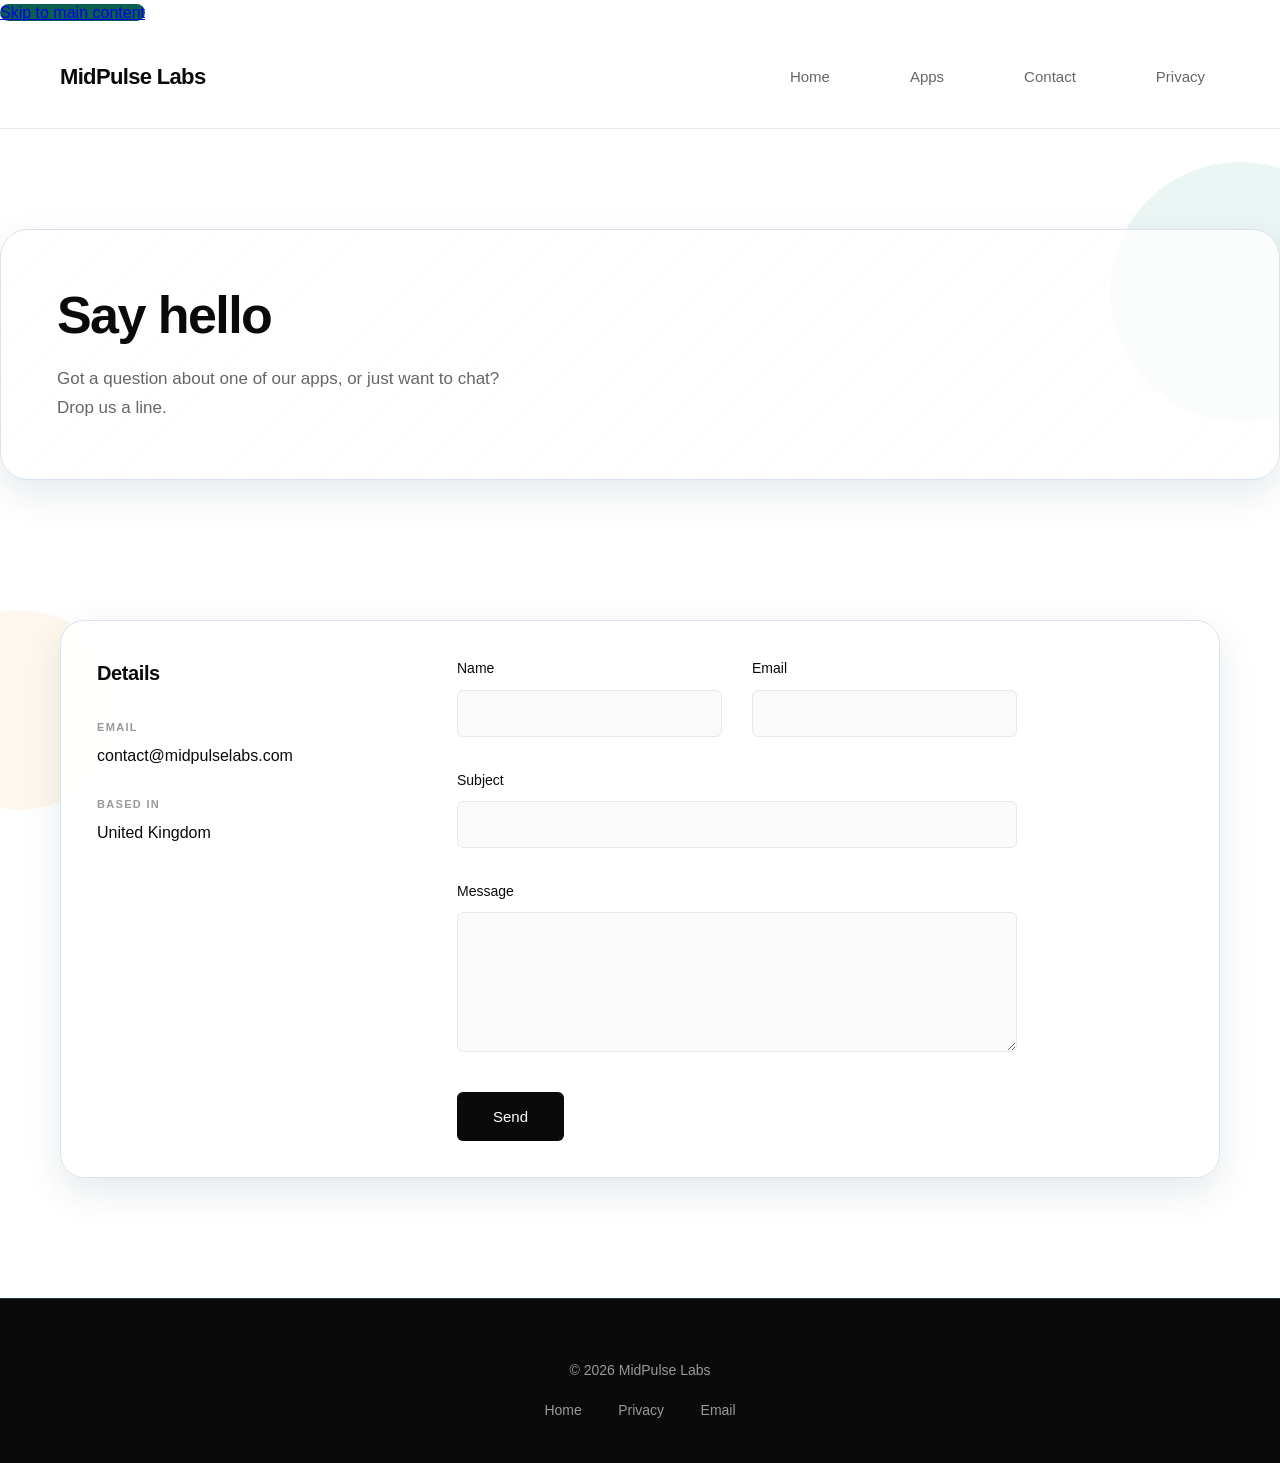
==== commit 4f590dfc: "Unify site design system and improve accessibility across pages" ====
--- a/contact/index.html
+++ b/contact/index.html
@@ -4,6 +4,7 @@
   <meta charset="UTF-8">
   <meta name="viewport" content="width=device-width, initial-scale=1.0">
   <title>Contact - MidPulse Labs</title>
+  <meta name="theme-color" content="#0a0a0a">
 
   <meta name="description" content="Get in touch with MidPulse Labs. Send us a message about your app development needs or any inquiries.">
   <meta name="robots" content="index, follow">
@@ -11,7 +12,8 @@
 
   <link rel="preconnect" href="https://fonts.googleapis.com">
   <link rel="preconnect" href="https://fonts.gstatic.com" crossorigin>
-  <link href="https://fonts.googleapis.com/css2?family=Syne:wght@400;600;700;800&family=DM+Sans:wght@400;500;700&display=swap" rel="stylesheet">
+  <link href="https://fonts.googleapis.com/css2?family=Sora:wght@400;600;700&display=swap" rel="stylesheet">
+  <link rel="stylesheet" href="/assets/site.css">
 
   <style>
     * {
@@ -333,19 +335,21 @@
   </style>
 </head>
 <body>
+  <a href="#main-content" class="skip-link">Skip to main content</a>
   <header>
     <div class="container">
       <a href="/" class="logo">MidPulse Labs</a>
-      <nav id="nav">
+      <nav id="nav" aria-label="Primary">
         <a href="/">Home</a>
         <a href="/#apps">Apps</a>
         <a href="/contact">Contact</a>
         <a href="/privacy">Privacy</a>
       </nav>
-      <button class="mobile-menu-toggle" id="menuToggle" aria-label="Menu">☰</button>
+      <button class="mobile-menu-toggle" id="menuToggle" type="button" aria-label="Toggle navigation menu" aria-controls="nav" aria-expanded="false">☰</button>
     </div>
   </header>
 
+  <main id="main-content">
   <section class="hero">
     <div class="container">
       <h1>Say hello</h1>
@@ -376,6 +380,9 @@
           <div id="alert" class="alert"></div>
 
           <form id="contactForm">
+            <input type="hidden" name="access_key" value="d6611b8f-dce8-41c5-93e2-abbd96f5c498">
+            <input type="hidden" name="from_name" value="MidPulse Labs Contact">
+
             <div class="form-row">
               <div class="form-group">
                 <label for="name">Name</label>
@@ -404,11 +411,12 @@
       </div>
     </div>
   </section>
+  </main>
 
   <footer>
     <div class="container">
       <div class="footer-content">
-        <p>&copy; 2025 MidPulse Labs</p>
+        <p>&copy; <span data-current-year>2026</span> MidPulse Labs</p>
         <div>
           <a href="/">Home</a>
           <a href="/privacy">Privacy</a>
@@ -418,66 +426,45 @@
     </div>
   </footer>
 
+  <script src="/assets/site.js"></script>
   <script>
-    const menuToggle = document.getElementById('menuToggle');
-    const nav = document.getElementById('nav');
-
-    menuToggle.addEventListener('click', () => {
-      nav.classList.toggle('mobile-open');
-      menuToggle.textContent = nav.classList.contains('mobile-open') ? '✕' : '☰';
-    });
-
-    document.querySelectorAll('nav a').forEach(link => {
-      link.addEventListener('click', () => {
-        nav.classList.remove('mobile-open');
-        menuToggle.textContent = '☰';
-      });
-    });
-
-    document.getElementById('contactForm').addEventListener('submit', async (e) => {
+    const form = document.getElementById('contactForm');
+    const submitBtn = form.querySelector('button[type="submit"]');
+    const alert = document.getElementById('alert');
+
+    form.addEventListener('submit', async (e) => {
       e.preventDefault();
 
-      const submitBtn = document.getElementById('submitBtn');
-      const alert = document.getElementById('alert');
-
+      const formData = new FormData(form);
+      const originalText = submitBtn.textContent;
+
+      submitBtn.textContent = "Sending...";
       submitBtn.disabled = true;
-      submitBtn.textContent = 'Sending...';
-
-      const formData = {
-        name: document.getElementById('name').value,
-        email: document.getElementById('email').value,
-        subject: document.getElementById('subject').value,
-        message: document.getElementById('message').value
-      };
 
       try {
-        const response = await fetch('https://api.web3forms.com/submit', {
-          method: 'POST',
-          headers: { 'Content-Type': 'application/json' },
-          body: JSON.stringify({
-            access_key: 'YOUR_WEB3FORMS_ACCESS_KEY_HERE',
-            ...formData,
-            from_name: 'MidPulse Labs Contact',
-            subject: `Contact: ${formData.subject}`
-          })
+        const response = await fetch("https://api.web3forms.com/submit", {
+          method: "POST",
+          body: formData
         });
 
         const data = await response.json();
 
-        if (data.success) {
+        if (response.ok) {
           alert.textContent = 'Message sent. We\'ll be in touch.';
           alert.className = 'alert success show';
-          document.getElementById('contactForm').reset();
+          form.reset();
         } else {
-          throw new Error('Submission failed');
+          alert.textContent = 'Error: ' + data.message;
+          alert.className = 'alert error show';
         }
+
       } catch (error) {
         alert.textContent = 'Something went wrong. Try emailing us directly.';
         alert.className = 'alert error show';
-      }
-
-      submitBtn.disabled = false;
-      submitBtn.textContent = 'Send';
+      } finally {
+        submitBtn.textContent = originalText;
+        submitBtn.disabled = false;
+      }
 
       setTimeout(() => {
         alert.className = 'alert';
--- a/assets/site.css
+++ b/assets/site.css
@@ -0,0 +1,384 @@
+:root {
+  --ink: #13202b;
+  --muted: #4f6274;
+  --surface: #ffffff;
+  --surface-soft: #f4f8fb;
+  --line: #d7e3ee;
+  --line-strong: #b8ccde;
+  --brand: #0c7d67;
+  --brand-strong: #0a5f4f;
+  --brand-soft: #e8f6f1;
+  --accent: #f1a53b;
+  --shadow: 0 14px 36px rgba(13, 39, 63, 0.1);
+  --ring: #1f6feb;
+}
+
+html {
+  scroll-padding-top: 104px;
+}
+
+body {
+  font-family: 'Sora', -apple-system, BlinkMacSystemFont, sans-serif;
+  color: var(--ink);
+  background:
+    radial-gradient(900px 520px at 88% -12%, rgba(12, 125, 103, 0.18), transparent 70%),
+    radial-gradient(860px 480px at -16% 28%, rgba(241, 165, 59, 0.15), transparent 72%),
+    linear-gradient(180deg, #f8fbfd 0%, #f2f7fb 44%, #f8fbfd 100%);
+  position: relative;
+}
+
+body::before,
+body::after {
+  content: '';
+  position: fixed;
+  pointer-events: none;
+  z-index: 0;
+  border-radius: 999px;
+}
+
+body::before {
+  width: 260px;
+  height: 260px;
+  right: -90px;
+  top: 18%;
+  background: rgba(12, 125, 103, 0.08);
+}
+
+body::after {
+  width: 200px;
+  height: 200px;
+  left: -80px;
+  bottom: 10%;
+  background: rgba(241, 165, 59, 0.09);
+}
+
+main,
+header,
+footer {
+  position: relative;
+  z-index: 1;
+}
+
+.container {
+  max-width: 1220px;
+}
+
+.skip-link {
+  background: var(--brand-strong);
+  border-radius: 10px;
+}
+
+a:focus-visible,
+button:focus-visible,
+input:focus-visible,
+textarea:focus-visible {
+  outline: 3px solid var(--ring);
+  outline-offset: 2px;
+}
+
+header {
+  background: rgba(248, 251, 253, 0.9);
+  border-bottom: 1px solid var(--line);
+  backdrop-filter: blur(12px);
+}
+
+header .container {
+  padding-top: 18px;
+  padding-bottom: 18px;
+}
+
+.logo {
+  letter-spacing: -0.02em;
+}
+
+nav a {
+  color: var(--muted);
+  border: 1px solid transparent;
+  border-radius: 999px;
+  padding: 8px 14px;
+  font-size: 14px;
+  font-weight: 500;
+  transition: border-color 0.2s ease, color 0.2s ease, background-color 0.2s ease;
+}
+
+nav a:hover {
+  color: var(--ink);
+  border-color: var(--line);
+  background: rgba(255, 255, 255, 0.8);
+}
+
+.mobile-menu-toggle {
+  border-radius: 10px;
+  min-width: 44px;
+  min-height: 44px;
+}
+
+.hero {
+  padding-top: 138px;
+  padding-bottom: 150px;
+}
+
+.hero h1 {
+  max-width: 13ch;
+  letter-spacing: -0.028em;
+}
+
+.hero p {
+  max-width: 56ch;
+  color: var(--muted);
+}
+
+.hero .container {
+  background: linear-gradient(135deg, rgba(255, 255, 255, 0.9), rgba(255, 255, 255, 0.78));
+  border: 1px solid var(--line);
+  border-radius: 28px;
+  padding: clamp(28px, 5vw, 56px);
+  box-shadow: var(--shadow);
+}
+
+.cta,
+.submit-btn,
+.work-link--primary {
+  background: var(--brand);
+  border-color: var(--brand);
+}
+
+.cta:hover,
+.submit-btn:hover,
+.work-link--primary:hover {
+  background: var(--brand-strong);
+  border-color: var(--brand-strong);
+}
+
+.cta-secondary {
+  color: var(--ink);
+  border-color: var(--line-strong);
+  background: rgba(255, 255, 255, 0.86);
+}
+
+.cta-secondary:hover {
+  background: var(--surface);
+  border-color: var(--brand);
+  color: var(--brand-strong);
+}
+
+.work {
+  background: transparent;
+  border-top: none;
+}
+
+.section-title {
+  margin-bottom: 36px;
+}
+
+.work-grid {
+  gap: 18px;
+}
+
+.work-item {
+  border: 1px solid var(--line);
+  box-shadow: 0 8px 28px rgba(14, 33, 53, 0.08);
+}
+
+.work-item:hover {
+  border-color: var(--brand);
+  box-shadow: 0 14px 32px rgba(10, 54, 76, 0.14);
+}
+
+.work-number {
+  color: var(--brand);
+}
+
+.app-stats li {
+  background: var(--brand-soft);
+  border-color: #cae6dd;
+  color: #0f4f43;
+}
+
+.work-link {
+  border-color: var(--line);
+  color: var(--ink);
+}
+
+.work-link:hover {
+  border-color: var(--brand);
+}
+
+.work-link--small {
+  background: rgba(255, 255, 255, 0.75);
+}
+
+.about {
+  border-top: none;
+}
+
+.about .container {
+  background: rgba(255, 255, 255, 0.86);
+  border: 1px solid var(--line);
+  border-radius: 24px;
+  padding: clamp(28px, 4vw, 52px);
+  box-shadow: 0 10px 28px rgba(16, 42, 67, 0.08);
+}
+
+.about-text,
+.content-wrapper p,
+.content-wrapper li,
+.privacy-body p,
+.privacy-body li {
+  color: var(--muted);
+}
+
+.contact,
+.content-section {
+  padding-top: 48px;
+}
+
+.contact-grid,
+.content-wrapper,
+.privacy-content {
+  background: rgba(255, 255, 255, 0.9);
+  border: 1px solid var(--line);
+  border-radius: 24px;
+  box-shadow: var(--shadow);
+}
+
+.contact-grid {
+  padding: 36px;
+}
+
+.content-wrapper {
+  padding: 42px;
+}
+
+.privacy-content {
+  border: 1px solid var(--line);
+}
+
+.form-group input,
+.form-group textarea {
+  border-radius: 12px;
+  border-color: var(--line);
+  background: #f8fbfd;
+}
+
+.form-group input:focus,
+.form-group textarea:focus {
+  border-color: var(--brand);
+  box-shadow: 0 0 0 3px rgba(12, 125, 103, 0.16);
+}
+
+.last-updated {
+  background: var(--brand-soft);
+  border-color: #cae6dd;
+  color: #0f4f43;
+  border-radius: 999px;
+}
+
+.doc-toc {
+  margin-bottom: 28px;
+  padding: 16px;
+  border: 1px solid var(--line);
+  background: var(--surface-soft);
+  border-radius: 14px;
+}
+
+.doc-toc-title {
+  font-size: 12px;
+  text-transform: uppercase;
+  letter-spacing: 0.08em;
+  color: var(--muted);
+  margin-bottom: 10px;
+}
+
+.doc-toc-list {
+  list-style: none;
+  display: flex;
+  flex-wrap: wrap;
+  gap: 8px;
+  margin: 0;
+  padding: 0;
+}
+
+.doc-toc-list a {
+  text-decoration: none;
+  color: var(--ink);
+  font-size: 12px;
+  font-weight: 600;
+  border: 1px solid var(--line);
+  border-radius: 999px;
+  padding: 8px 10px;
+  background: var(--surface);
+}
+
+.doc-toc-list a:hover {
+  border-color: var(--brand);
+  color: var(--brand-strong);
+}
+
+footer {
+  background: linear-gradient(145deg, #0b1926, #101f2f);
+  border-top: 1px solid #1d3246;
+}
+
+.footer-content a,
+.footer-bottom a {
+  color: #bdc8d6;
+}
+
+.footer-content a:hover,
+.footer-bottom a:hover,
+.footer-compliance a:hover {
+  color: #ffffff;
+}
+
+.footer-brand p,
+.footer-bottom,
+.footer-compliance,
+.footer-content p {
+  color: #97a9bb;
+}
+
+@media (max-width: 968px) {
+  .container {
+    padding: 0 22px;
+  }
+
+  nav.mobile-open {
+    border-bottom: 1px solid var(--line);
+    background: rgba(248, 251, 253, 0.98);
+    backdrop-filter: blur(8px);
+  }
+
+  .hero {
+    padding-top: 88px;
+    padding-bottom: 84px;
+  }
+
+  .hero .container {
+    border-radius: 20px;
+    padding: 24px;
+  }
+
+  .hero h1 {
+    max-width: none;
+    font-size: clamp(36px, 10vw, 48px);
+  }
+
+  .contact-grid,
+  .content-wrapper,
+  .privacy-content {
+    padding: 22px;
+  }
+
+  .doc-toc-list {
+    display: grid;
+    grid-template-columns: 1fr;
+  }
+}
+
+@media (prefers-reduced-motion: reduce) {
+  * {
+    transition: none !important;
+    animation: none !important;
+  }
+}
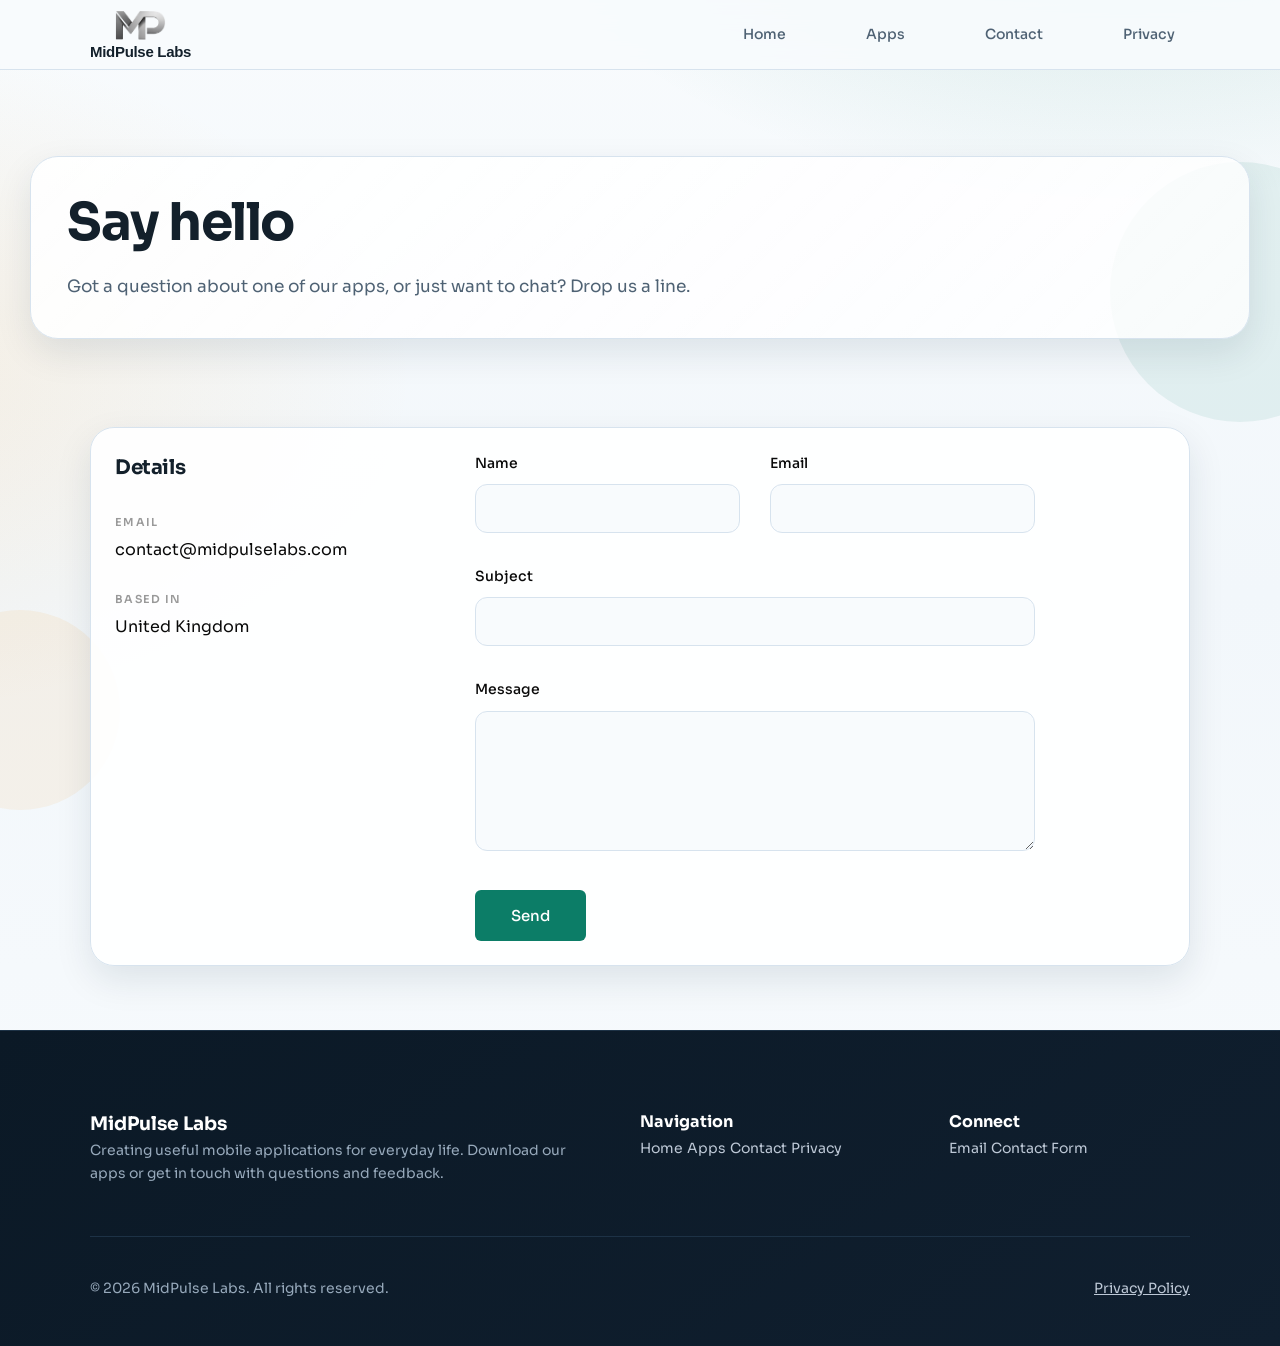
==== commit c977f070: "Refine shared layout spacing and unify header/logo across pages" ====
--- a/contact/index.html
+++ b/contact/index.html
@@ -5,6 +5,9 @@
   <meta name="viewport" content="width=device-width, initial-scale=1.0">
   <title>Contact - MidPulse Labs</title>
   <meta name="theme-color" content="#0a0a0a">
+  <link rel="icon" type="image/png" href="/assets/mpl-logo.png">
+  <link rel="shortcut icon" href="/assets/mpl-logo.png">
+  <link rel="apple-touch-icon" href="/assets/mpl-logo.png">
 
   <meta name="description" content="Get in touch with MidPulse Labs. Send us a message about your app development needs or any inquiries.">
   <meta name="robots" content="index, follow">
@@ -13,8 +16,6 @@
   <link rel="preconnect" href="https://fonts.googleapis.com">
   <link rel="preconnect" href="https://fonts.gstatic.com" crossorigin>
   <link href="https://fonts.googleapis.com/css2?family=Sora:wght@400;600;700&display=swap" rel="stylesheet">
-  <link rel="stylesheet" href="/assets/site.css">
-
   <style>
     * {
       margin: 0;
@@ -333,12 +334,13 @@
       }
     }
   </style>
+        <link rel="stylesheet" href="/assets/site.css">
 </head>
 <body>
   <a href="#main-content" class="skip-link">Skip to main content</a>
   <header>
     <div class="container">
-      <a href="/" class="logo">MidPulse Labs</a>
+      <a href="/" class="logo"><img src="/assets/mpl-logo.png" alt="" class="logo-mark" width="65" height="38" decoding="async"><span class="logo-text">MidPulse Labs</span></a>
       <nav id="nav" aria-label="Primary">
         <a href="/">Home</a>
         <a href="/#apps">Apps</a>
@@ -416,11 +418,30 @@
   <footer>
     <div class="container">
       <div class="footer-content">
-        <p>&copy; <span data-current-year>2026</span> MidPulse Labs</p>
+        <div class="footer-brand">
+          <h3>MidPulse Labs</h3>
+          <p>Creating useful mobile applications for everyday life. Download our apps or get in touch with questions and feedback.</p>
+        </div>
+
+        <div class="footer-section">
+          <h4>Navigation</h4>
+          <a href="/">Home</a>
+          <a href="/#apps">Apps</a>
+          <a href="/contact">Contact</a>
+          <a href="/privacy">Privacy</a>
+        </div>
+
+        <div class="footer-section">
+          <h4>Connect</h4>
+          <a href="mailto:contact@midpulselabs.com">Email</a>
+          <a href="/contact">Contact Form</a>
+        </div>
+      </div>
+
+      <div class="footer-bottom">
+        <span>&copy; <span data-current-year>2026</span> MidPulse Labs. All rights reserved.</span>
         <div>
-          <a href="/">Home</a>
-          <a href="/privacy">Privacy</a>
-          <a href="mailto:contact@midpulselabs.com">Email</a>
+          <a href="/privacy">Privacy Policy</a>
         </div>
       </div>
     </div>
@@ -473,3 +494,7 @@
   </script>
 </body>
 </html>
+
+
+
+
--- a/assets/site.css
+++ b/assets/site.css
@@ -27,6 +27,12 @@
   position: relative;
 }
 
+input,
+textarea,
+button {
+  font-family: 'Sora', -apple-system, BlinkMacSystemFont, sans-serif;
+}
+
 body::before,
 body::after {
   content: '';
@@ -64,8 +70,20 @@
 }
 
 .skip-link {
+  position: absolute;
+  left: 16px;
+  top: -80px;
+  z-index: 2000;
+  padding: 10px 14px;
+  text-decoration: none;
+  color: #ffffff;
   background: var(--brand-strong);
   border-radius: 10px;
+  transition: top 0.2s ease;
+}
+
+.skip-link:focus-visible {
+  top: 16px;
 }
 
 a:focus-visible,
@@ -83,12 +101,40 @@
 }
 
 header .container {
-  padding-top: 18px;
-  padding-bottom: 18px;
+  padding-top: 10px;
+  padding-bottom: 10px;
 }
 
 .logo {
   letter-spacing: -0.02em;
+}
+
+header .logo {
+  display: inline-flex;
+  flex-direction: column;
+  align-items: center;
+  justify-content: center;
+  gap: 4px;
+  text-decoration: none;
+  line-height: 1;
+}
+
+.logo-mark {
+  height: 30px;
+  width: auto;
+  display: block;
+  border-radius: 0;
+  box-shadow: none;
+  background: transparent;
+}
+
+.logo-text {
+  font-size: 15px;
+  font-weight: 700;
+  letter-spacing: -0.02em;
+  color: var(--ink);
+  text-align: center;
+  white-space: nowrap;
 }
 
 nav a {
@@ -114,11 +160,12 @@
 }
 
 .hero {
-  padding-top: 138px;
-  padding-bottom: 150px;
+  padding-top: 86px;
+  padding-bottom: 68px;
 }
 
 .hero h1 {
+  font-family: 'Sora', -apple-system, BlinkMacSystemFont, sans-serif !important;
   max-width: 13ch;
   letter-spacing: -0.028em;
 }
@@ -132,7 +179,7 @@
   background: linear-gradient(135deg, rgba(255, 255, 255, 0.9), rgba(255, 255, 255, 0.78));
   border: 1px solid var(--line);
   border-radius: 28px;
-  padding: clamp(28px, 5vw, 56px);
+  padding: clamp(20px, 3vw, 36px);
   box-shadow: var(--shadow);
 }
 
@@ -163,16 +210,18 @@
 }
 
 .work {
+  padding: 58px 0 78px 0;
   background: transparent;
   border-top: none;
 }
 
 .section-title {
-  margin-bottom: 36px;
+  font-family: 'Sora', -apple-system, BlinkMacSystemFont, sans-serif !important;
+  margin-bottom: 18px;
 }
 
 .work-grid {
-  gap: 18px;
+  gap: 14px;
 }
 
 .work-item {
@@ -209,6 +258,7 @@
 }
 
 .about {
+  padding: 74px 0;
   border-top: none;
 }
 
@@ -228,9 +278,26 @@
   color: var(--muted);
 }
 
+.contact-info h2,
+.content-wrapper h2,
+.content-wrapper h3,
+.privacy-header h1,
+.privacy-body h2,
+.privacy-body h3,
+.privacy-body h4,
+.footer-brand h3 {
+  font-family: 'Sora', -apple-system, BlinkMacSystemFont, sans-serif !important;
+}
+
+.form-group input,
+.form-group textarea,
+.submit-btn {
+  font-family: 'Sora', -apple-system, BlinkMacSystemFont, sans-serif !important;
+}
+
 .contact,
 .content-section {
-  padding-top: 48px;
+  padding: 20px 0 64px 0;
 }
 
 .contact-grid,
@@ -243,15 +310,16 @@
 }
 
 .contact-grid {
-  padding: 36px;
+  padding: 24px;
 }
 
 .content-wrapper {
-  padding: 42px;
+  padding: 30px;
 }
 
 .privacy-content {
   border: 1px solid var(--line);
+  padding: 46px 36px 64px 36px;
 }
 
 .form-group input,
@@ -318,6 +386,38 @@
 footer {
   background: linear-gradient(145deg, #0b1926, #101f2f);
   border-top: 1px solid #1d3246;
+  padding: 78px 0 46px 0;
+}
+
+.footer-content {
+  display: grid;
+  grid-template-columns: 2fr 1fr 1fr;
+  gap: 68px;
+  margin-bottom: 52px;
+  text-align: left;
+}
+
+.footer-content p {
+  margin-bottom: 0;
+}
+
+.footer-content a {
+  margin: 0;
+  text-decoration: none;
+}
+
+.footer-bottom {
+  border-top: 1px solid #1d3246;
+  padding-top: 40px;
+  display: flex;
+  justify-content: space-between;
+  align-items: center;
+  color: #97a9bb;
+  font-size: 14px;
+}
+
+.footer-bottom a {
+  margin-left: 40px;
 }
 
 .footer-content a,
@@ -350,13 +450,22 @@
   }
 
   .hero {
-    padding-top: 88px;
-    padding-bottom: 84px;
+    padding-top: 62px;
+    padding-bottom: 42px;
+  }
+
+  .logo-mark {
+    height: 26px;
+    width: auto;
+  }
+
+  .logo-text {
+    font-size: 13px;
   }
 
   .hero .container {
     border-radius: 20px;
-    padding: 24px;
+    padding: 18px;
   }
 
   .hero h1 {
@@ -367,12 +476,28 @@
   .contact-grid,
   .content-wrapper,
   .privacy-content {
-    padding: 22px;
+    padding: 16px;
   }
 
   .doc-toc-list {
     display: grid;
     grid-template-columns: 1fr;
+  }
+
+  .footer-content {
+    grid-template-columns: 1fr;
+    gap: 34px;
+  }
+
+  .footer-bottom {
+    flex-direction: column;
+    gap: 20px;
+    align-items: flex-start;
+  }
+
+  .footer-bottom a {
+    margin-left: 0;
+    margin-top: 10px;
   }
 }
 
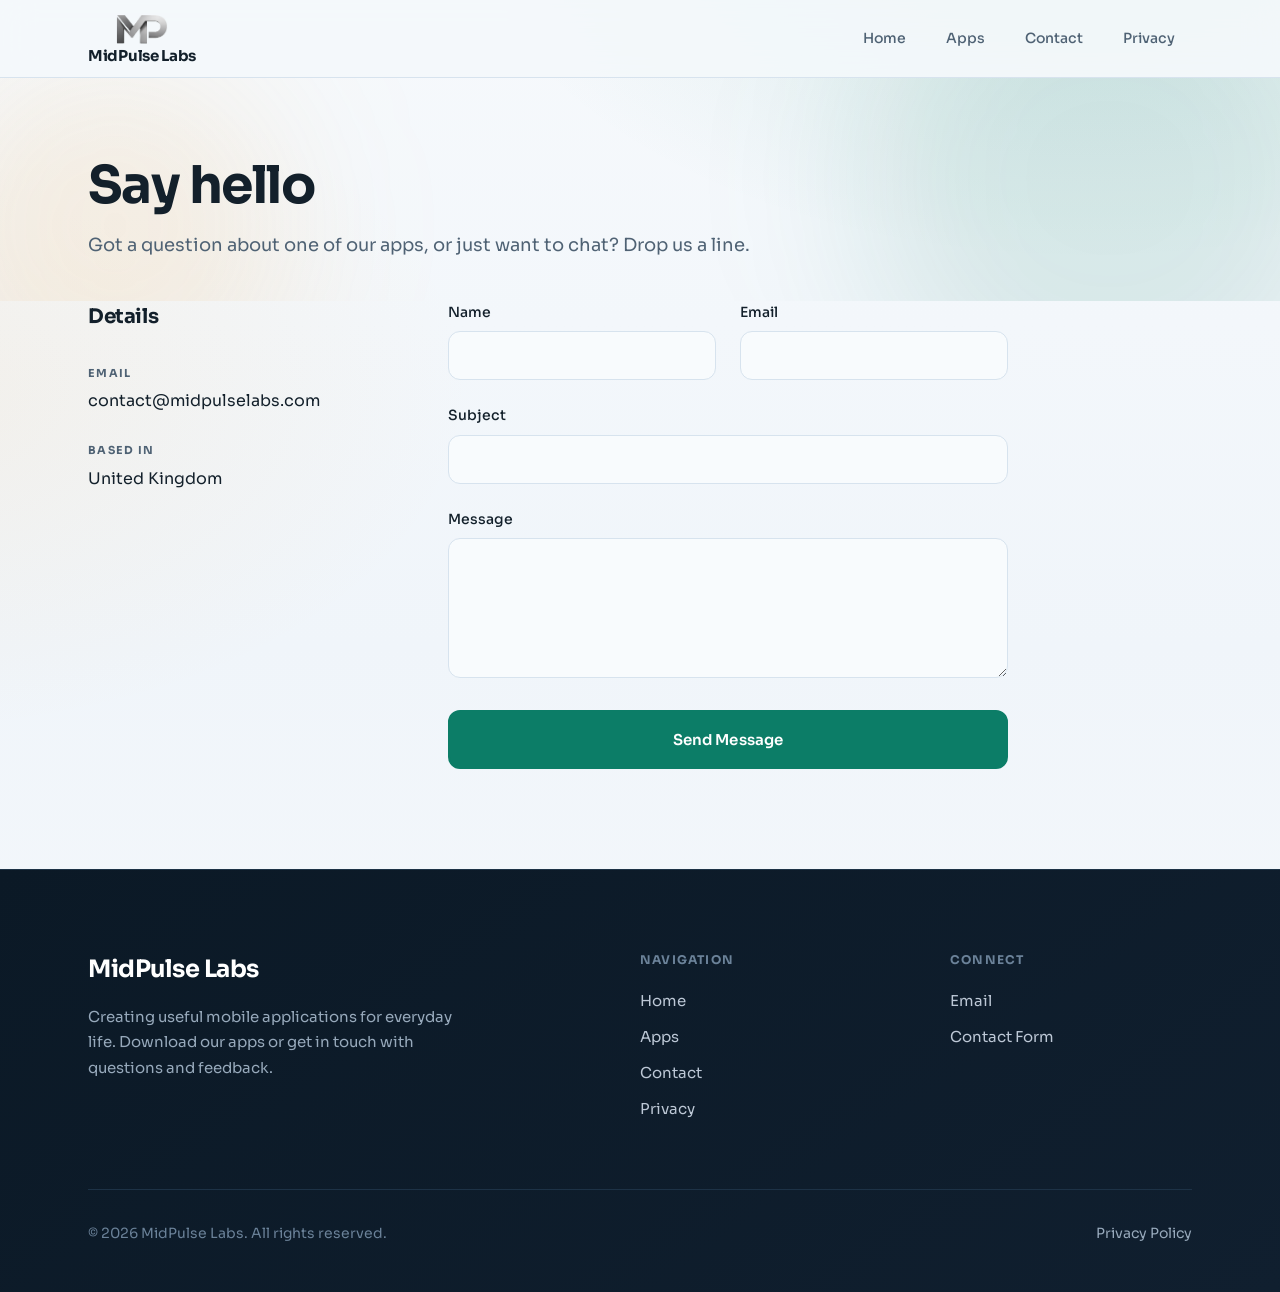
==== commit 7b57a4a4: "Complete frontend refactor: remove cards, add animations, flowing layout Replace card-based app grid" ====
--- a/contact/index.html
+++ b/contact/index.html
@@ -15,404 +15,191 @@
 
   <link rel="preconnect" href="https://fonts.googleapis.com">
   <link rel="preconnect" href="https://fonts.gstatic.com" crossorigin>
-  <link href="https://fonts.googleapis.com/css2?family=Sora:wght@400;600;700&display=swap" rel="stylesheet">
+  <link href="https://fonts.googleapis.com/css2?family=Sora:wght@400;500;600;700&display=swap" rel="stylesheet">
+
   <style>
-    * {
-      margin: 0;
-      padding: 0;
-      box-sizing: border-box;
-    }
+    *, *::before, *::after { margin: 0; padding: 0; box-sizing: border-box; }
 
     :root {
-      --black: #0a0a0a;
-      --white: #ffffff;
-      --gray-50: #fafafa;
-      --gray-100: #f5f5f5;
-      --gray-200: #e8e8e8;
-      --gray-400: #999999;
-      --gray-600: #666666;
-      --gray-800: #1a1a1a;
-    }
-
-    html {
-      scroll-behavior: smooth;
-    }
+      --ink: #13202b;
+      --muted: #4f6274;
+      --surface: #ffffff;
+      --surface-soft: #f4f8fb;
+      --line: #d7e3ee;
+      --line-strong: #b8ccde;
+      --brand: #0c7d67;
+      --brand-strong: #0a5f4f;
+      --brand-soft: #e8f6f1;
+      --accent: #f1a53b;
+      --ring: #1f6feb;
+    }
+
+    html { scroll-behavior: smooth; scroll-padding-top: 100px; }
 
     body {
-      font-family: 'DM Sans', -apple-system, BlinkMacSystemFont, sans-serif;
-      background: var(--white);
-      color: var(--black);
+      font-family: 'Sora', -apple-system, BlinkMacSystemFont, sans-serif;
+      color: var(--ink);
+      background: var(--surface-soft);
       line-height: 1.6;
       -webkit-font-smoothing: antialiased;
-    }
-
-    .container {
-      max-width: 1400px;
-      margin: 0 auto;
-      padding: 0 60px;
+      -moz-osx-font-smoothing: grayscale;
+      overflow-x: hidden;
+    }
+
+    .container { max-width: 1200px; margin: 0 auto; padding: 0 48px; }
+
+    .skip-link {
+      position: absolute; left: 16px; top: -80px;
+      background: var(--brand-strong); color: #fff;
+      padding: 10px 14px; text-decoration: none; z-index: 2000;
+      border-radius: 10px; transition: top 0.2s ease;
+    }
+    .skip-link:focus-visible { top: 16px; }
+
+    a, button { touch-action: manipulation; }
+    a:focus-visible, button:focus-visible, input:focus-visible, textarea:focus-visible {
+      outline: 3px solid var(--ring); outline-offset: 2px;
     }
 
     header {
-      border-bottom: 1px solid var(--gray-200);
-      background: var(--white);
-      position: sticky;
-      top: 0;
-      z-index: 1000;
-    }
-
+      position: sticky; top: 0; z-index: 1000;
+      border-bottom: 1px solid var(--line);
+    }
     header .container {
-      display: flex;
-      justify-content: space-between;
-      align-items: center;
-      padding-top: 30px;
-      padding-bottom: 30px;
-    }
-
+      display: flex; justify-content: space-between; align-items: center;
+      padding-top: 14px; padding-bottom: 14px;
+    }
     .logo {
-      font-family: 'Syne', sans-serif;
-      font-size: 22px;
-      font-weight: 700;
-      color: var(--black);
-      text-decoration: none;
-      letter-spacing: -0.03em;
-    }
-
-    nav {
-      display: flex;
-      gap: 50px;
-      align-items: center;
-    }
-
+      display: inline-flex; flex-direction: column; align-items: center;
+      gap: 4px; text-decoration: none; line-height: 1;
+    }
+    .logo-mark { height: 30px; width: auto; display: block; }
+    .logo-text {
+      font-size: 15px; font-weight: 700; letter-spacing: -0.02em;
+      color: var(--ink); white-space: nowrap;
+    }
+    nav { display: flex; gap: 6px; align-items: center; }
     nav a {
-      color: var(--gray-600);
-      text-decoration: none;
-      font-size: 15px;
-      font-weight: 400;
-      transition: color 0.2s;
-    }
-
-    nav a:hover {
-      color: var(--black);
-    }
-
-    .hero {
-      padding: 100px 0 80px 0;
-    }
-
+      color: var(--muted); text-decoration: none; font-size: 14px; font-weight: 500;
+      padding: 8px 16px; border-radius: 999px; border: 1px solid transparent;
+      transition: color 0.2s, border-color 0.2s, background 0.2s;
+    }
+    nav a:hover { color: var(--ink); border-color: var(--line); background: rgba(255,255,255,0.8); }
+    .mobile-menu-toggle {
+      display: none; background: none; border: none; font-size: 24px;
+      color: var(--ink); border-radius: 10px; min-width: 44px; min-height: 44px; cursor: pointer;
+    }
+
+    .hero { position: relative; padding: 100px 0 80px; overflow: hidden; }
     .hero h1 {
-      font-family: 'Syne', sans-serif;
-      font-size: clamp(36px, 5vw, 52px);
-      font-weight: 700;
-      line-height: 1.15;
-      letter-spacing: -0.03em;
-      margin-bottom: 20px;
-    }
-
-    .hero p {
-      font-size: 17px;
-      color: var(--gray-600);
-      max-width: 480px;
-      line-height: 1.7;
-    }
-
-    .contact {
-      padding: 60px 0 120px 0;
-    }
-
-    .contact-grid {
-      display: grid;
-      grid-template-columns: 280px 1fr;
-      gap: 80px;
-    }
-
-    .contact-info h2 {
-      font-family: 'Syne', sans-serif;
-      font-size: 20px;
-      font-weight: 700;
-      margin-bottom: 30px;
-      letter-spacing: -0.02em;
-    }
-
-    .info-item {
-      margin-bottom: 28px;
-    }
-
-    .info-label {
-      font-size: 11px;
-      font-weight: 600;
-      text-transform: uppercase;
-      letter-spacing: 0.12em;
-      color: var(--gray-400);
-      margin-bottom: 6px;
-    }
-
-    .info-value {
-      font-size: 16px;
-      color: var(--black);
-    }
-
-    .info-value a {
-      color: var(--black);
-      text-decoration: none;
-    }
-
-    .info-value a:hover {
-      text-decoration: underline;
-    }
-
-    .contact-form {
-      max-width: 560px;
-    }
-
-    .form-row {
-      display: grid;
-      grid-template-columns: 1fr 1fr;
-      gap: 30px;
-    }
-
-    .form-group {
-      margin-bottom: 32px;
-    }
-
-    .form-group label {
-      display: block;
-      font-size: 14px;
-      font-weight: 500;
-      margin-bottom: 10px;
-      color: var(--black);
-    }
-
-    .form-group input,
-    .form-group textarea {
-      width: 100%;
-      padding: 14px 16px;
-      border: 1px solid var(--gray-200);
-      border-radius: 6px;
-      font-family: 'DM Sans', sans-serif;
-      font-size: 15px;
-      background: var(--gray-50);
-      transition: border-color 0.2s, background 0.2s;
-    }
-
-    .form-group input:focus,
-    .form-group textarea:focus {
-      outline: none;
-      border-color: var(--black);
-      background: var(--white);
-    }
-
-    .form-group textarea {
-      resize: vertical;
-      min-height: 140px;
-    }
-
-    .submit-btn {
-      padding: 16px 36px;
-      background: var(--black);
-      color: var(--white);
-      border: none;
-      border-radius: 6px;
-      font-size: 15px;
-      font-weight: 500;
-      cursor: pointer;
-      transition: background 0.2s;
-      font-family: 'DM Sans', sans-serif;
-    }
-
-    .submit-btn:hover {
-      background: var(--gray-800);
-    }
-
-    .submit-btn:disabled {
-      background: var(--gray-400);
-      cursor: not-allowed;
-    }
-
-    .alert {
-      padding: 16px;
-      margin-bottom: 24px;
-      border-radius: 6px;
-      font-size: 14px;
-      display: none;
-    }
-
-    .alert.show {
-      display: block;
-    }
-
-    .alert.success {
-      background: #f0fdf4;
-      border: 1px solid #86efac;
-      color: #166534;
-    }
-
-    .alert.error {
-      background: #fef2f2;
-      border: 1px solid #fca5a5;
-      color: #991b1b;
-    }
-
-    footer {
-      background: var(--black);
-      color: var(--white);
-      padding: 60px 0 40px 0;
-    }
-
-    .footer-content {
-      text-align: center;
-    }
-
-    .footer-content p {
-      color: var(--gray-400);
-      font-size: 14px;
-      margin-bottom: 16px;
-    }
-
-    .footer-content a {
-      color: var(--gray-400);
-      text-decoration: none;
-      margin: 0 16px;
-      font-size: 14px;
-    }
-
-    .footer-content a:hover {
-      color: var(--white);
-    }
-
-    .mobile-menu-toggle {
-      display: none;
-      background: none;
-      border: none;
-      font-size: 24px;
-      cursor: pointer;
-      color: var(--black);
-    }
+      font-family: 'Sora', sans-serif;
+      font-size: clamp(40px, 5.5vw, 64px);
+      font-weight: 700; line-height: 1.08;
+      letter-spacing: -0.03em; text-wrap: balance;
+    }
+    .hero p { font-size: 18px; color: var(--muted); max-width: 52ch; line-height: 1.7; }
 
     @media (max-width: 968px) {
-      .container {
-        padding: 0 24px;
+      .container { padding: 0 24px; }
+      nav { display: none; }
+      nav.mobile-open {
+        display: flex; flex-direction: column; position: fixed;
+        top: 80px; left: 0; right: 0;
+        background: rgba(244, 248, 251, 0.98);
+        backdrop-filter: blur(12px); -webkit-backdrop-filter: blur(12px);
+        padding: 32px 24px; gap: 8px;
+        border-bottom: 1px solid var(--line); align-items: stretch;
       }
-
-      nav {
-        display: none;
-      }
-
-      nav.mobile-open {
-        display: flex;
-        flex-direction: column;
-        position: fixed;
-        top: 81px;
-        left: 0;
-        right: 0;
-        background: var(--white);
-        padding: 30px 24px;
-        gap: 24px;
-        border-bottom: 1px solid var(--gray-200);
-        align-items: flex-start;
-      }
-
-      .mobile-menu-toggle {
-        display: block;
-      }
-
-      .hero {
-        padding: 60px 0 50px 0;
-      }
-
-      .contact-grid {
-        grid-template-columns: 1fr;
-        gap: 50px;
-      }
-
-      .form-row {
-        grid-template-columns: 1fr;
-        gap: 0;
-      }
-
-      .contact-form {
-        max-width: none;
-      }
+      nav.mobile-open a { padding: 14px 20px; font-size: 16px; border-radius: 12px; }
+      .mobile-menu-toggle { display: flex; align-items: center; justify-content: center; }
+      .hero { padding: 60px 0 40px; }
+      .hero h1 { font-size: clamp(32px, 8vw, 44px); }
+    }
+
+    @media (prefers-reduced-motion: reduce) {
+      html { scroll-behavior: auto; }
+      *, *::before, *::after { animation: none !important; transition: none !important; }
     }
   </style>
-        <link rel="stylesheet" href="/assets/site.css">
+  <link rel="stylesheet" href="/assets/site.css">
 </head>
 <body>
   <a href="#main-content" class="skip-link">Skip to main content</a>
+
   <header>
     <div class="container">
-      <a href="/" class="logo"><img src="/assets/mpl-logo.png" alt="" class="logo-mark" width="65" height="38" decoding="async"><span class="logo-text">MidPulse Labs</span></a>
+      <a href="/" class="logo">
+        <img src="/assets/mpl-logo.png" alt="" class="logo-mark" width="65" height="38" decoding="async">
+        <span class="logo-text">MidPulse Labs</span>
+      </a>
       <nav id="nav" aria-label="Primary">
         <a href="/">Home</a>
         <a href="/#apps">Apps</a>
         <a href="/contact">Contact</a>
         <a href="/privacy">Privacy</a>
       </nav>
-      <button class="mobile-menu-toggle" id="menuToggle" type="button" aria-label="Toggle navigation menu" aria-controls="nav" aria-expanded="false">☰</button>
+      <button class="mobile-menu-toggle" id="menuToggle" type="button" aria-label="Toggle navigation menu" aria-controls="nav" aria-expanded="false">&#9776;</button>
     </div>
   </header>
 
   <main id="main-content">
-  <section class="hero">
-    <div class="container">
-      <h1>Say hello</h1>
-      <p>Got a question about one of our apps, or just want to chat? Drop us a line.</p>
-    </div>
-  </section>
-
-  <section class="contact">
-    <div class="container">
-      <div class="contact-grid">
-        <div class="contact-info">
-          <h2>Details</h2>
-
-          <div class="info-item">
-            <div class="info-label">Email</div>
-            <div class="info-value">
-              <a href="mailto:contact@midpulselabs.com">contact@midpulselabs.com</a>
+    <section class="hero hero--compact">
+      <div class="hero-bg" aria-hidden="true">
+        <div class="orb orb--1"></div>
+        <div class="orb orb--2"></div>
+      </div>
+      <div class="container">
+        <div class="hero-content">
+          <h1>Say hello</h1>
+          <p>Got a question about one of our apps, or just want to chat? Drop us a line.</p>
+        </div>
+      </div>
+    </section>
+
+    <section class="contact-section">
+      <div class="container">
+        <div class="contact-layout" data-reveal>
+          <aside class="contact-aside">
+            <h2>Details</h2>
+            <div class="contact-detail">
+              <span class="contact-detail__label">Email</span>
+              <a href="mailto:contact@midpulselabs.com" class="contact-detail__value">contact@midpulselabs.com</a>
             </div>
+            <div class="contact-detail">
+              <span class="contact-detail__label">Based in</span>
+              <span class="contact-detail__value">United Kingdom</span>
+            </div>
+          </aside>
+
+          <div class="contact-form-wrap">
+            <div id="alert" class="alert"></div>
+            <form id="contactForm">
+              <input type="hidden" name="access_key" value="d6611b8f-dce8-41c5-93e2-abbd96f5c498">
+              <input type="hidden" name="from_name" value="MidPulse Labs Contact">
+              <div class="form-row">
+                <div class="form-field">
+                  <label for="name">Name</label>
+                  <input type="text" id="name" name="name" required>
+                </div>
+                <div class="form-field">
+                  <label for="email">Email</label>
+                  <input type="email" id="email" name="email" required>
+                </div>
+              </div>
+              <div class="form-field">
+                <label for="subject">Subject</label>
+                <input type="text" id="subject" name="subject" required>
+              </div>
+              <div class="form-field">
+                <label for="message">Message</label>
+                <textarea id="message" name="message" required></textarea>
+              </div>
+              <button type="submit" class="btn btn--primary btn--submit" id="submitBtn">Send Message</button>
+            </form>
           </div>
-
-          <div class="info-item">
-            <div class="info-label">Based in</div>
-            <div class="info-value">United Kingdom</div>
-          </div>
-        </div>
-
-        <div class="contact-form">
-          <div id="alert" class="alert"></div>
-
-          <form id="contactForm">
-            <input type="hidden" name="access_key" value="d6611b8f-dce8-41c5-93e2-abbd96f5c498">
-            <input type="hidden" name="from_name" value="MidPulse Labs Contact">
-
-            <div class="form-row">
-              <div class="form-group">
-                <label for="name">Name</label>
-                <input type="text" id="name" name="name" required>
-              </div>
-
-              <div class="form-group">
-                <label for="email">Email</label>
-                <input type="email" id="email" name="email" required>
-              </div>
-            </div>
-
-            <div class="form-group">
-              <label for="subject">Subject</label>
-              <input type="text" id="subject" name="subject" required>
-            </div>
-
-            <div class="form-group">
-              <label for="message">Message</label>
-              <textarea id="message" name="message" required></textarea>
-            </div>
-
-            <button type="submit" class="submit-btn" id="submitBtn">Send</button>
-          </form>
-        </div>
-      </div>
-    </div>
-  </section>
+        </div>
+      </div>
+    </section>
   </main>
 
   <footer>
@@ -422,7 +209,6 @@
           <h3>MidPulse Labs</h3>
           <p>Creating useful mobile applications for everyday life. Download our apps or get in touch with questions and feedback.</p>
         </div>
-
         <div class="footer-section">
           <h4>Navigation</h4>
           <a href="/">Home</a>
@@ -430,14 +216,12 @@
           <a href="/contact">Contact</a>
           <a href="/privacy">Privacy</a>
         </div>
-
         <div class="footer-section">
           <h4>Connect</h4>
           <a href="mailto:contact@midpulselabs.com">Email</a>
           <a href="/contact">Contact Form</a>
         </div>
       </div>
-
       <div class="footer-bottom">
         <span>&copy; <span data-current-year>2026</span> MidPulse Labs. All rights reserved.</span>
         <div>
@@ -451,50 +235,40 @@
   <script>
     const form = document.getElementById('contactForm');
     const submitBtn = form.querySelector('button[type="submit"]');
-    const alert = document.getElementById('alert');
+    const alertEl = document.getElementById('alert');
 
     form.addEventListener('submit', async (e) => {
       e.preventDefault();
-
       const formData = new FormData(form);
       const originalText = submitBtn.textContent;
-
-      submitBtn.textContent = "Sending...";
+      submitBtn.textContent = 'Sending...';
       submitBtn.disabled = true;
 
       try {
-        const response = await fetch("https://api.web3forms.com/submit", {
-          method: "POST",
+        const response = await fetch('https://api.web3forms.com/submit', {
+          method: 'POST',
           body: formData
         });
-
         const data = await response.json();
 
         if (response.ok) {
-          alert.textContent = 'Message sent. We\'ll be in touch.';
-          alert.className = 'alert success show';
+          alertEl.textContent = 'Message sent. We\'ll be in touch.';
+          alertEl.className = 'alert success show';
           form.reset();
         } else {
-          alert.textContent = 'Error: ' + data.message;
-          alert.className = 'alert error show';
+          alertEl.textContent = 'Error: ' + data.message;
+          alertEl.className = 'alert error show';
         }
-
       } catch (error) {
-        alert.textContent = 'Something went wrong. Try emailing us directly.';
-        alert.className = 'alert error show';
+        alertEl.textContent = 'Something went wrong. Try emailing us directly.';
+        alertEl.className = 'alert error show';
       } finally {
         submitBtn.textContent = originalText;
         submitBtn.disabled = false;
       }
 
-      setTimeout(() => {
-        alert.className = 'alert';
-      }, 5000);
+      setTimeout(() => { alertEl.className = 'alert'; }, 5000);
     });
   </script>
 </body>
 </html>
-
-
-
-
--- a/assets/site.css
+++ b/assets/site.css
@@ -1,74 +1,23 @@
-:root {
-  --ink: #13202b;
-  --muted: #4f6274;
-  --surface: #ffffff;
-  --surface-soft: #f4f8fb;
-  --line: #d7e3ee;
-  --line-strong: #b8ccde;
-  --brand: #0c7d67;
-  --brand-strong: #0a5f4f;
-  --brand-soft: #e8f6f1;
-  --accent: #f1a53b;
-  --shadow: 0 14px 36px rgba(13, 39, 63, 0.1);
-  --ring: #1f6feb;
-}
-
-html {
-  scroll-padding-top: 104px;
-}
-
+/* =========================================================
+   SITE.CSS — MidPulse Labs Design System
+   ========================================================= */
+
+/* ---------------------------------------------------------
+   1. BODY & BACKGROUND
+   --------------------------------------------------------- */
 body {
+  background:
+    radial-gradient(ellipse 900px 520px at 85% -8%, rgba(12, 125, 103, 0.12), transparent 70%),
+    radial-gradient(ellipse 800px 480px at -8% 30%, rgba(241, 165, 59, 0.09), transparent 72%),
+    linear-gradient(180deg, #f6f9fc 0%, #f0f5fa 50%, #f6f9fc 100%);
+  min-height: 100vh;
+}
+
+input, textarea, button, select {
   font-family: 'Sora', -apple-system, BlinkMacSystemFont, sans-serif;
-  color: var(--ink);
-  background:
-    radial-gradient(900px 520px at 88% -12%, rgba(12, 125, 103, 0.18), transparent 70%),
-    radial-gradient(860px 480px at -16% 28%, rgba(241, 165, 59, 0.15), transparent 72%),
-    linear-gradient(180deg, #f8fbfd 0%, #f2f7fb 44%, #f8fbfd 100%);
-  position: relative;
-}
-
-input,
-textarea,
-button {
-  font-family: 'Sora', -apple-system, BlinkMacSystemFont, sans-serif;
-}
-
-body::before,
-body::after {
-  content: '';
-  position: fixed;
-  pointer-events: none;
-  z-index: 0;
-  border-radius: 999px;
-}
-
-body::before {
-  width: 260px;
-  height: 260px;
-  right: -90px;
-  top: 18%;
-  background: rgba(12, 125, 103, 0.08);
-}
-
-body::after {
-  width: 200px;
-  height: 200px;
-  left: -80px;
-  bottom: 10%;
-  background: rgba(241, 165, 59, 0.09);
-}
-
-main,
-header,
-footer {
-  position: relative;
-  z-index: 1;
-}
-
-.container {
-  max-width: 1220px;
-}
-
+}
+
+/* Skip link — ensures all pages (including un-refactored) hide it off-screen */
 .skip-link {
   position: absolute;
   left: 16px;
@@ -76,7 +25,7 @@
   z-index: 2000;
   padding: 10px 14px;
   text-decoration: none;
-  color: #ffffff;
+  color: #fff;
   background: var(--brand-strong);
   border-radius: 10px;
   transition: top 0.2s ease;
@@ -86,191 +35,576 @@
   top: 16px;
 }
 
-a:focus-visible,
-button:focus-visible,
-input:focus-visible,
-textarea:focus-visible {
-  outline: 3px solid var(--ring);
-  outline-offset: 2px;
-}
-
+/* ---------------------------------------------------------
+   2. HEADER
+   --------------------------------------------------------- */
 header {
-  background: rgba(248, 251, 253, 0.9);
-  border-bottom: 1px solid var(--line);
-  backdrop-filter: blur(12px);
-}
-
-header .container {
-  padding-top: 10px;
-  padding-bottom: 10px;
-}
-
-.logo {
+  background: rgba(244, 248, 251, 0.85);
+  backdrop-filter: blur(16px);
+  -webkit-backdrop-filter: blur(16px);
+}
+
+/* ---------------------------------------------------------
+   3. HERO — Animated Orbs & Staggered Reveal
+   --------------------------------------------------------- */
+.hero-bg {
+  position: absolute;
+  inset: 0;
+  pointer-events: none;
+  overflow: hidden;
+}
+
+.orb {
+  position: absolute;
+  border-radius: 50%;
+  filter: blur(80px);
+  will-change: transform;
+}
+
+.orb--1 {
+  width: 500px;
+  height: 500px;
+  background: rgba(12, 125, 103, 0.12);
+  top: -150px;
+  right: -80px;
+  animation: orb-drift-1 25s ease-in-out infinite;
+}
+
+.orb--2 {
+  width: 350px;
+  height: 350px;
+  background: rgba(241, 165, 59, 0.1);
+  bottom: -100px;
+  left: -60px;
+  animation: orb-drift-2 20s ease-in-out infinite;
+}
+
+.orb--3 {
+  width: 250px;
+  height: 250px;
+  background: rgba(12, 125, 103, 0.08);
+  top: 40%;
+  left: 55%;
+  animation: orb-drift-3 30s ease-in-out infinite;
+}
+
+@keyframes orb-drift-1 {
+  0%, 100% { transform: translate(0, 0) scale(1); }
+  33% { transform: translate(40px, -30px) scale(1.06); }
+  66% { transform: translate(-25px, 20px) scale(0.96); }
+}
+
+@keyframes orb-drift-2 {
+  0%, 100% { transform: translate(0, 0) scale(1); }
+  33% { transform: translate(-30px, -20px) scale(1.04); }
+  66% { transform: translate(35px, 15px) scale(0.97); }
+}
+
+@keyframes orb-drift-3 {
+  0%, 100% { transform: translate(0, 0) scale(1); }
+  25% { transform: translate(20px, -25px) scale(1.03); }
+  50% { transform: translate(-15px, 30px) scale(0.98); }
+  75% { transform: translate(25px, 10px) scale(1.05); }
+}
+
+.hero-content {
+  position: relative;
+  z-index: 1;
+  max-width: 720px;
+}
+
+.hero-content > * {
+  opacity: 0;
+  animation: hero-enter 0.9s cubic-bezier(0.16, 1, 0.3, 1) forwards;
+}
+
+.hero-content > :nth-child(1) { animation-delay: 0.1s; }
+.hero-content > :nth-child(2) { animation-delay: 0.22s; }
+.hero-content > :nth-child(3) { animation-delay: 0.38s; }
+.hero-content > :nth-child(4) { animation-delay: 0.54s; }
+
+@keyframes hero-enter {
+  from {
+    opacity: 0;
+    transform: translateY(28px);
+  }
+  to {
+    opacity: 1;
+    transform: translateY(0);
+  }
+}
+
+.hero-label {
+  display: inline-block;
+  font-size: 12px;
+  font-weight: 700;
+  text-transform: uppercase;
+  letter-spacing: 0.1em;
+  color: var(--brand);
+  margin-bottom: 20px;
+  padding: 6px 14px;
+  background: var(--brand-soft);
+  border-radius: 999px;
+  border: 1px solid rgba(12, 125, 103, 0.15);
+}
+
+.hero h1 {
+  margin-bottom: 24px;
+}
+
+.hero p {
+  margin-bottom: 40px;
+}
+
+.hero-actions {
+  display: flex;
+  flex-wrap: wrap;
+  gap: 14px;
+}
+
+.hero--compact {
+  padding: 80px 0 40px;
+}
+
+.hero--compact h1 {
+  font-size: clamp(36px, 5vw, 52px);
+  margin-bottom: 16px;
+}
+
+.hero--compact p {
+  margin-bottom: 0;
+}
+
+/* ---------------------------------------------------------
+   4. BUTTONS
+   --------------------------------------------------------- */
+.btn {
+  display: inline-flex;
+  align-items: center;
+  justify-content: center;
+  padding: 16px 32px;
+  font-family: 'Sora', sans-serif;
+  font-size: 15px;
+  font-weight: 600;
+  text-decoration: none;
+  border-radius: 12px;
+  border: 2px solid transparent;
+  cursor: pointer;
+  letter-spacing: 0.01em;
+  transition:
+    transform 0.25s cubic-bezier(0.4, 0, 0.2, 1),
+    background 0.25s cubic-bezier(0.4, 0, 0.2, 1),
+    border-color 0.25s cubic-bezier(0.4, 0, 0.2, 1),
+    box-shadow 0.25s cubic-bezier(0.4, 0, 0.2, 1),
+    color 0.25s cubic-bezier(0.4, 0, 0.2, 1);
+}
+
+.btn:hover {
+  transform: translateY(-2px);
+}
+
+.btn--primary {
+  background: var(--brand);
+  color: #fff;
+  border-color: var(--brand);
+}
+
+.btn--primary:hover {
+  background: var(--brand-strong);
+  border-color: var(--brand-strong);
+  box-shadow: 0 8px 24px rgba(12, 125, 103, 0.3);
+}
+
+.btn--ghost {
+  background: transparent;
+  color: var(--ink);
+  border-color: var(--line-strong);
+}
+
+.btn--ghost:hover {
+  border-color: var(--brand);
+  color: var(--brand-strong);
+  background: rgba(255, 255, 255, 0.6);
+}
+
+.btn--submit {
+  width: 100%;
+  padding: 18px 32px;
+}
+
+.btn:disabled {
+  opacity: 0.5;
+  cursor: not-allowed;
+  transform: none;
+}
+
+/* ---------------------------------------------------------
+   5. APPS / SHOWCASE
+   --------------------------------------------------------- */
+.apps {
+  padding: 80px 0 100px;
+}
+
+.section-heading {
+  font-family: 'Sora', sans-serif;
+  font-size: clamp(28px, 3.2vw, 40px);
+  font-weight: 700;
   letter-spacing: -0.02em;
-}
-
-header .logo {
-  display: inline-flex;
+  margin-bottom: 48px;
+  color: var(--ink);
+  line-height: 1.15;
+}
+
+.section-heading::after {
+  content: '';
+  display: block;
+  width: 0;
+  height: 3px;
+  background: var(--brand);
+  border-radius: 2px;
+  margin-top: 16px;
+  transition: width 0.8s cubic-bezier(0.16, 1, 0.3, 1) 0.3s;
+}
+
+.section-heading.is-visible::after {
+  width: 48px;
+}
+
+.showcase {
+  display: flex;
+  align-items: flex-start;
+  gap: 56px;
+  padding: 48px 0;
+}
+
+.showcase--alt {
+  flex-direction: row-reverse;
+}
+
+.showcase__visual {
+  flex-shrink: 0;
+  display: flex;
   flex-direction: column;
   align-items: center;
-  justify-content: center;
-  gap: 4px;
+  gap: 16px;
+}
+
+.showcase__icon-wrap {
+  position: relative;
+}
+
+.showcase__icon {
+  width: 120px;
+  height: 120px;
+  border-radius: 28px;
+  object-fit: cover;
+  animation: icon-float 6s ease-in-out infinite;
+}
+
+.showcase__icon--playstore {
+  border-radius: 22%;
+}
+
+@keyframes icon-float {
+  0%, 100% {
+    transform: translateY(0);
+    box-shadow: 0 8px 32px rgba(12, 125, 103, 0.15);
+  }
+  50% {
+    transform: translateY(-6px);
+    box-shadow: 0 16px 40px rgba(12, 125, 103, 0.22);
+  }
+}
+
+.showcase__status {
+  font-size: 11px;
+  font-weight: 700;
+  text-transform: uppercase;
+  letter-spacing: 0.08em;
+  color: var(--muted);
+  padding: 5px 12px;
+  border: 1px solid var(--line);
+  border-radius: 999px;
+  background: rgba(255, 255, 255, 0.7);
+}
+
+.showcase__status--live {
+  color: var(--brand-strong);
+  border-color: rgba(12, 125, 103, 0.2);
+  background: var(--brand-soft);
+}
+
+.showcase__body {
+  flex: 1;
+  min-width: 0;
+}
+
+.showcase__title {
+  font-family: 'Sora', sans-serif;
+  font-size: 28px;
+  font-weight: 700;
+  letter-spacing: -0.01em;
+  margin-bottom: 16px;
+  line-height: 1.2;
+}
+
+.showcase__desc {
+  font-size: 17px;
+  line-height: 1.7;
+  color: var(--muted);
+  margin-bottom: 24px;
+  max-width: 52ch;
+}
+
+.showcase__tags {
+  list-style: none;
+  display: flex;
+  flex-wrap: wrap;
+  gap: 8px;
+  margin-bottom: 28px;
+}
+
+.showcase__tags li {
+  font-size: 12px;
+  font-weight: 700;
+  letter-spacing: 0.04em;
+  text-transform: uppercase;
+  color: #0f4f43;
+  background: var(--brand-soft);
+  border: 1px solid #cae6dd;
+  border-radius: 999px;
+  padding: 6px 14px;
+  transition: transform 0.2s ease, box-shadow 0.2s ease;
+}
+
+.showcase__tags li:hover {
+  transform: translateY(-1px);
+  box-shadow: 0 2px 8px rgba(12, 125, 103, 0.15);
+}
+
+.showcase__actions {
+  display: flex;
+  flex-direction: column;
+  align-items: flex-start;
+  gap: 14px;
+}
+
+.showcase__meta-links {
+  display: flex;
+  gap: 20px;
+}
+
+.showcase__meta-links a {
+  font-size: 13px;
+  color: var(--muted);
   text-decoration: none;
-  line-height: 1;
-}
-
-.logo-mark {
-  height: 30px;
-  width: auto;
-  display: block;
-  border-radius: 0;
-  box-shadow: none;
-  background: transparent;
-}
-
-.logo-text {
-  font-size: 15px;
+  position: relative;
+  transition: color 0.2s;
+}
+
+.showcase__meta-links a::after {
+  content: '';
+  position: absolute;
+  bottom: -2px;
+  left: 0;
+  width: 0;
+  height: 1px;
+  background: var(--brand);
+  transition: width 0.3s cubic-bezier(0.4, 0, 0.2, 1);
+}
+
+.showcase__meta-links a:hover {
+  color: var(--brand);
+}
+
+.showcase__meta-links a:hover::after {
+  width: 100%;
+}
+
+.showcase-divider {
+  border: none;
+  height: 1px;
+  background: linear-gradient(90deg, transparent, var(--line), transparent);
+  margin: 16px 0;
+}
+
+/* ---------------------------------------------------------
+   6. ABOUT
+   --------------------------------------------------------- */
+.about {
+  padding: 60px 0 100px;
+  background: linear-gradient(180deg, transparent 0%, rgba(12, 125, 103, 0.02) 30%, rgba(12, 125, 103, 0.03) 70%, transparent 100%);
+}
+
+.about__inner {
+  display: grid;
+  grid-template-columns: 1fr 1.4fr;
+  gap: 80px;
+  align-items: start;
+}
+
+.about__heading {
+  font-family: 'Sora', sans-serif;
+  font-size: clamp(28px, 3vw, 36px);
   font-weight: 700;
   letter-spacing: -0.02em;
+  line-height: 1.2;
+  position: sticky;
+  top: 100px;
+}
+
+.about__text {
+  font-size: 18px;
+  line-height: 1.8;
+  color: var(--muted);
+}
+
+.about__text p + p {
+  margin-top: 24px;
+}
+
+/* ---------------------------------------------------------
+   7. CONTACT / FORMS
+   --------------------------------------------------------- */
+.contact-section {
+  padding: 0 0 100px;
+}
+
+.contact-layout {
+  display: grid;
+  grid-template-columns: 280px 1fr;
+  gap: 80px;
+  align-items: start;
+}
+
+.contact-aside h2 {
+  font-family: 'Sora', sans-serif;
+  font-size: 20px;
+  font-weight: 700;
+  margin-bottom: 32px;
+  letter-spacing: -0.02em;
+}
+
+.contact-detail {
+  margin-bottom: 28px;
+}
+
+.contact-detail__label {
+  display: block;
+  font-size: 11px;
+  font-weight: 700;
+  text-transform: uppercase;
+  letter-spacing: 0.12em;
+  color: var(--muted);
+  margin-bottom: 6px;
+}
+
+.contact-detail__value {
+  font-size: 16px;
   color: var(--ink);
-  text-align: center;
-  white-space: nowrap;
-}
-
-nav a {
-  color: var(--muted);
-  border: 1px solid transparent;
-  border-radius: 999px;
-  padding: 8px 14px;
+  text-decoration: none;
+  transition: color 0.2s;
+}
+
+a.contact-detail__value:hover {
+  color: var(--brand);
+}
+
+.contact-form-wrap {
+  max-width: 560px;
+}
+
+.form-row {
+  display: grid;
+  grid-template-columns: 1fr 1fr;
+  gap: 24px;
+}
+
+.form-field {
+  margin-bottom: 24px;
+}
+
+.form-field label {
+  display: block;
   font-size: 14px;
   font-weight: 500;
-  transition: border-color 0.2s ease, color 0.2s ease, background-color 0.2s ease;
-}
-
-nav a:hover {
+  margin-bottom: 8px;
   color: var(--ink);
-  border-color: var(--line);
-  background: rgba(255, 255, 255, 0.8);
-}
-
-.mobile-menu-toggle {
-  border-radius: 10px;
-  min-width: 44px;
-  min-height: 44px;
-}
-
-.hero {
-  padding-top: 86px;
-  padding-bottom: 68px;
-}
-
-.hero h1 {
-  font-family: 'Sora', -apple-system, BlinkMacSystemFont, sans-serif !important;
-  max-width: 13ch;
-  letter-spacing: -0.028em;
-}
-
-.hero p {
-  max-width: 56ch;
-  color: var(--muted);
-}
-
-.hero .container {
-  background: linear-gradient(135deg, rgba(255, 255, 255, 0.9), rgba(255, 255, 255, 0.78));
+}
+
+.form-field input,
+.form-field textarea {
+  width: 100%;
+  padding: 14px 16px;
   border: 1px solid var(--line);
-  border-radius: 28px;
-  padding: clamp(20px, 3vw, 36px);
-  box-shadow: var(--shadow);
-}
-
-.cta,
-.submit-btn,
-.work-link--primary {
-  background: var(--brand);
+  border-radius: 12px;
+  font-size: 15px;
+  background: #f8fbfd;
+  color: var(--ink);
+  transition: border-color 0.25s, box-shadow 0.25s, background 0.25s;
+}
+
+.form-field input:focus,
+.form-field textarea:focus {
+  outline: none;
   border-color: var(--brand);
-}
-
-.cta:hover,
-.submit-btn:hover,
-.work-link--primary:hover {
-  background: var(--brand-strong);
-  border-color: var(--brand-strong);
-}
-
-.cta-secondary {
-  color: var(--ink);
-  border-color: var(--line-strong);
-  background: rgba(255, 255, 255, 0.86);
-}
-
-.cta-secondary:hover {
   background: var(--surface);
-  border-color: var(--brand);
-  color: var(--brand-strong);
-}
-
-.work {
-  padding: 58px 0 78px 0;
-  background: transparent;
-  border-top: none;
-}
-
-.section-title {
-  font-family: 'Sora', -apple-system, BlinkMacSystemFont, sans-serif !important;
-  margin-bottom: 18px;
-}
-
-.work-grid {
-  gap: 14px;
-}
-
-.work-item {
-  border: 1px solid var(--line);
-  box-shadow: 0 8px 28px rgba(14, 33, 53, 0.08);
-}
-
-.work-item:hover {
-  border-color: var(--brand);
-  box-shadow: 0 14px 32px rgba(10, 54, 76, 0.14);
-}
-
-.work-number {
-  color: var(--brand);
-}
-
-.app-stats li {
-  background: var(--brand-soft);
-  border-color: #cae6dd;
-  color: #0f4f43;
-}
-
-.work-link {
-  border-color: var(--line);
-  color: var(--ink);
-}
-
-.work-link:hover {
-  border-color: var(--brand);
-}
-
-.work-link--small {
-  background: rgba(255, 255, 255, 0.75);
-}
-
-.about {
-  padding: 74px 0;
-  border-top: none;
-}
-
-.about .container {
-  background: rgba(255, 255, 255, 0.86);
+  box-shadow: 0 0 0 3px rgba(12, 125, 103, 0.12);
+}
+
+.form-field textarea {
+  resize: vertical;
+  min-height: 140px;
+}
+
+.alert {
+  padding: 16px;
+  margin-bottom: 24px;
+  border-radius: 12px;
+  font-size: 14px;
+  font-weight: 500;
+  display: none;
+}
+
+.alert.show {
+  display: block;
+}
+
+.alert.success {
+  background: #ecfdf5;
+  border: 1px solid #6ee7b7;
+  color: #065f46;
+}
+
+.alert.error {
+  background: #fef2f2;
+  border: 1px solid #fca5a5;
+  color: #991b1b;
+}
+
+/* ---------------------------------------------------------
+   8. CONTENT PAGES (Privacy, Terms) — backward compat
+   --------------------------------------------------------- */
+.content-section {
+  padding: 20px 0 64px;
+}
+
+.content-wrapper {
+  background: rgba(255, 255, 255, 0.9);
   border: 1px solid var(--line);
   border-radius: 24px;
-  padding: clamp(28px, 4vw, 52px);
-  box-shadow: 0 10px 28px rgba(16, 42, 67, 0.08);
-}
-
-.about-text,
+  box-shadow: 0 14px 36px rgba(13, 39, 63, 0.1);
+  padding: 30px;
+}
+
+.privacy-content {
+  background: rgba(255, 255, 255, 0.9);
+  border: 1px solid var(--line);
+  border-radius: 24px;
+  box-shadow: 0 14px 36px rgba(13, 39, 63, 0.1);
+  padding: 46px 36px 64px;
+}
+
 .content-wrapper p,
 .content-wrapper li,
 .privacy-body p,
@@ -286,53 +620,7 @@
 .privacy-body h3,
 .privacy-body h4,
 .footer-brand h3 {
-  font-family: 'Sora', -apple-system, BlinkMacSystemFont, sans-serif !important;
-}
-
-.form-group input,
-.form-group textarea,
-.submit-btn {
-  font-family: 'Sora', -apple-system, BlinkMacSystemFont, sans-serif !important;
-}
-
-.contact,
-.content-section {
-  padding: 20px 0 64px 0;
-}
-
-.contact-grid,
-.content-wrapper,
-.privacy-content {
-  background: rgba(255, 255, 255, 0.9);
-  border: 1px solid var(--line);
-  border-radius: 24px;
-  box-shadow: var(--shadow);
-}
-
-.contact-grid {
-  padding: 24px;
-}
-
-.content-wrapper {
-  padding: 30px;
-}
-
-.privacy-content {
-  border: 1px solid var(--line);
-  padding: 46px 36px 64px 36px;
-}
-
-.form-group input,
-.form-group textarea {
-  border-radius: 12px;
-  border-color: var(--line);
-  background: #f8fbfd;
-}
-
-.form-group input:focus,
-.form-group textarea:focus {
-  border-color: var(--brand);
-  box-shadow: 0 0 0 3px rgba(12, 125, 103, 0.16);
+  font-family: 'Sora', -apple-system, BlinkMacSystemFont, sans-serif;
 }
 
 .last-updated {
@@ -376,6 +664,7 @@
   border-radius: 999px;
   padding: 8px 10px;
   background: var(--surface);
+  transition: border-color 0.2s, color 0.2s;
 }
 
 .doc-toc-list a:hover {
@@ -383,97 +672,246 @@
   color: var(--brand-strong);
 }
 
+/* Legacy form styles for un-refactored pages */
+.form-group input,
+.form-group textarea {
+  border-radius: 12px;
+  border-color: var(--line);
+  background: #f8fbfd;
+  font-family: 'Sora', -apple-system, BlinkMacSystemFont, sans-serif;
+}
+
+.form-group input:focus,
+.form-group textarea:focus {
+  border-color: var(--brand);
+  box-shadow: 0 0 0 3px rgba(12, 125, 103, 0.16);
+}
+
+.submit-btn {
+  background: var(--brand);
+  border-color: var(--brand);
+  border-radius: 12px;
+  font-family: 'Sora', -apple-system, BlinkMacSystemFont, sans-serif;
+}
+
+.submit-btn:hover {
+  background: var(--brand-strong);
+  border-color: var(--brand-strong);
+}
+
+/* Legacy CTA buttons for un-refactored pages */
+.cta {
+  background: var(--brand);
+  border-color: var(--brand);
+  border-radius: 12px;
+}
+
+.cta:hover {
+  background: var(--brand-strong);
+  border-color: var(--brand-strong);
+}
+
+.cta-secondary {
+  color: var(--ink);
+  border-color: var(--line-strong);
+  background: rgba(255, 255, 255, 0.86);
+}
+
+.cta-secondary:hover {
+  background: var(--surface);
+  border-color: var(--brand);
+  color: var(--brand-strong);
+}
+
+/* Legacy contact grid for un-refactored pages */
+.contact-grid {
+  background: rgba(255, 255, 255, 0.9);
+  border: 1px solid var(--line);
+  border-radius: 24px;
+  box-shadow: 0 14px 36px rgba(13, 39, 63, 0.1);
+  padding: 24px;
+}
+
+/* ---------------------------------------------------------
+   9. FOOTER
+   --------------------------------------------------------- */
 footer {
   background: linear-gradient(145deg, #0b1926, #101f2f);
   border-top: 1px solid #1d3246;
-  padding: 78px 0 46px 0;
+  padding: 80px 0 48px;
+  color: #fff;
 }
 
 .footer-content {
   display: grid;
   grid-template-columns: 2fr 1fr 1fr;
   gap: 68px;
-  margin-bottom: 52px;
-  text-align: left;
+  margin-bottom: 56px;
 }
 
 .footer-content p {
   margin-bottom: 0;
 }
 
+.footer-brand h3 {
+  font-size: 24px;
+  font-weight: 700;
+  margin-bottom: 16px;
+  letter-spacing: -0.02em;
+}
+
+.footer-brand p {
+  color: #97a9bb;
+  font-size: 15px;
+  line-height: 1.7;
+  max-width: 380px;
+}
+
+.footer-section h4 {
+  font-size: 12px;
+  font-weight: 700;
+  text-transform: uppercase;
+  letter-spacing: 0.1em;
+  margin-bottom: 20px;
+  color: #6b8299;
+}
+
+.footer-section a,
 .footer-content a {
-  margin: 0;
+  display: block;
+  color: #bdc8d6;
   text-decoration: none;
+  margin-bottom: 12px;
+  font-size: 15px;
+  transition: color 0.2s;
+}
+
+.footer-section a:hover,
+.footer-content a:hover {
+  color: #ffffff;
 }
 
 .footer-bottom {
   border-top: 1px solid #1d3246;
-  padding-top: 40px;
+  padding-top: 32px;
   display: flex;
   justify-content: space-between;
   align-items: center;
+  color: #6b8299;
+  font-size: 14px;
+}
+
+.footer-bottom a {
   color: #97a9bb;
-  font-size: 14px;
-}
-
-.footer-bottom a {
-  margin-left: 40px;
-}
-
-.footer-content a,
-.footer-bottom a {
+  text-decoration: none;
+  margin-left: 32px;
+  transition: color 0.2s;
+}
+
+.footer-bottom a:hover {
+  color: #ffffff;
+}
+
+.footer-compliance {
+  margin-top: 20px;
+  color: #6b8299;
+  font-size: 13px;
+}
+
+.footer-compliance a {
   color: #bdc8d6;
-}
-
-.footer-content a:hover,
-.footer-bottom a:hover,
+  text-decoration: underline;
+  transition: color 0.2s;
+}
+
 .footer-compliance a:hover {
   color: #ffffff;
 }
 
-.footer-brand p,
-.footer-bottom,
-.footer-compliance,
-.footer-content p {
-  color: #97a9bb;
-}
-
+/* ---------------------------------------------------------
+   10. SCROLL REVEAL SYSTEM
+   --------------------------------------------------------- */
+[data-reveal] {
+  opacity: 0;
+  transform: translateY(32px);
+  transition:
+    opacity 0.8s cubic-bezier(0.16, 1, 0.3, 1),
+    transform 0.8s cubic-bezier(0.16, 1, 0.3, 1);
+}
+
+[data-reveal].is-visible {
+  opacity: 1;
+  transform: none;
+}
+
+/* ---------------------------------------------------------
+   11. RESPONSIVE
+   --------------------------------------------------------- */
 @media (max-width: 968px) {
-  .container {
-    padding: 0 22px;
-  }
-
-  nav.mobile-open {
-    border-bottom: 1px solid var(--line);
-    background: rgba(248, 251, 253, 0.98);
-    backdrop-filter: blur(8px);
-  }
-
-  .hero {
-    padding-top: 62px;
-    padding-bottom: 42px;
-  }
-
-  .logo-mark {
-    height: 26px;
-    width: auto;
-  }
-
-  .logo-text {
-    font-size: 13px;
-  }
-
-  .hero .container {
+  .hero-actions {
+    flex-direction: column;
+    align-items: stretch;
+  }
+
+  .showcase {
+    flex-direction: column !important;
+    gap: 32px;
+    padding: 40px 0;
+  }
+
+  .showcase__visual {
+    flex-direction: row;
+    gap: 16px;
+  }
+
+  .showcase__icon {
+    width: 80px;
+    height: 80px;
     border-radius: 20px;
-    padding: 18px;
-  }
-
-  .hero h1 {
+  }
+
+  .showcase__icon--playstore {
+    border-radius: 22%;
+  }
+
+  .about__inner {
+    grid-template-columns: 1fr;
+    gap: 32px;
+  }
+
+  .about__heading {
+    position: static;
+  }
+
+  .contact-layout {
+    grid-template-columns: 1fr;
+    gap: 48px;
+  }
+
+  .form-row {
+    grid-template-columns: 1fr;
+    gap: 0;
+  }
+
+  .contact-form-wrap {
     max-width: none;
-    font-size: clamp(36px, 10vw, 48px);
-  }
-
-  .contact-grid,
+  }
+
+  .footer-content {
+    grid-template-columns: 1fr;
+    gap: 40px;
+  }
+
+  .footer-bottom {
+    flex-direction: column;
+    gap: 16px;
+    align-items: flex-start;
+  }
+
+  .footer-bottom a {
+    margin-left: 0;
+  }
+
   .content-wrapper,
   .privacy-content {
     padding: 16px;
@@ -483,27 +921,27 @@
     display: grid;
     grid-template-columns: 1fr;
   }
-
-  .footer-content {
-    grid-template-columns: 1fr;
-    gap: 34px;
-  }
-
-  .footer-bottom {
-    flex-direction: column;
-    gap: 20px;
-    align-items: flex-start;
-  }
-
-  .footer-bottom a {
-    margin-left: 0;
-    margin-top: 10px;
-  }
-}
-
+}
+
+/* ---------------------------------------------------------
+   12. REDUCED MOTION
+   --------------------------------------------------------- */
 @media (prefers-reduced-motion: reduce) {
-  * {
+  *, *::before, *::after {
+    animation: none !important;
     transition: none !important;
-    animation: none !important;
-  }
-}
+  }
+
+  [data-reveal] {
+    opacity: 1;
+    transform: none;
+  }
+
+  .hero-content > * {
+    opacity: 1;
+  }
+
+  .section-heading::after {
+    width: 48px;
+  }
+}
